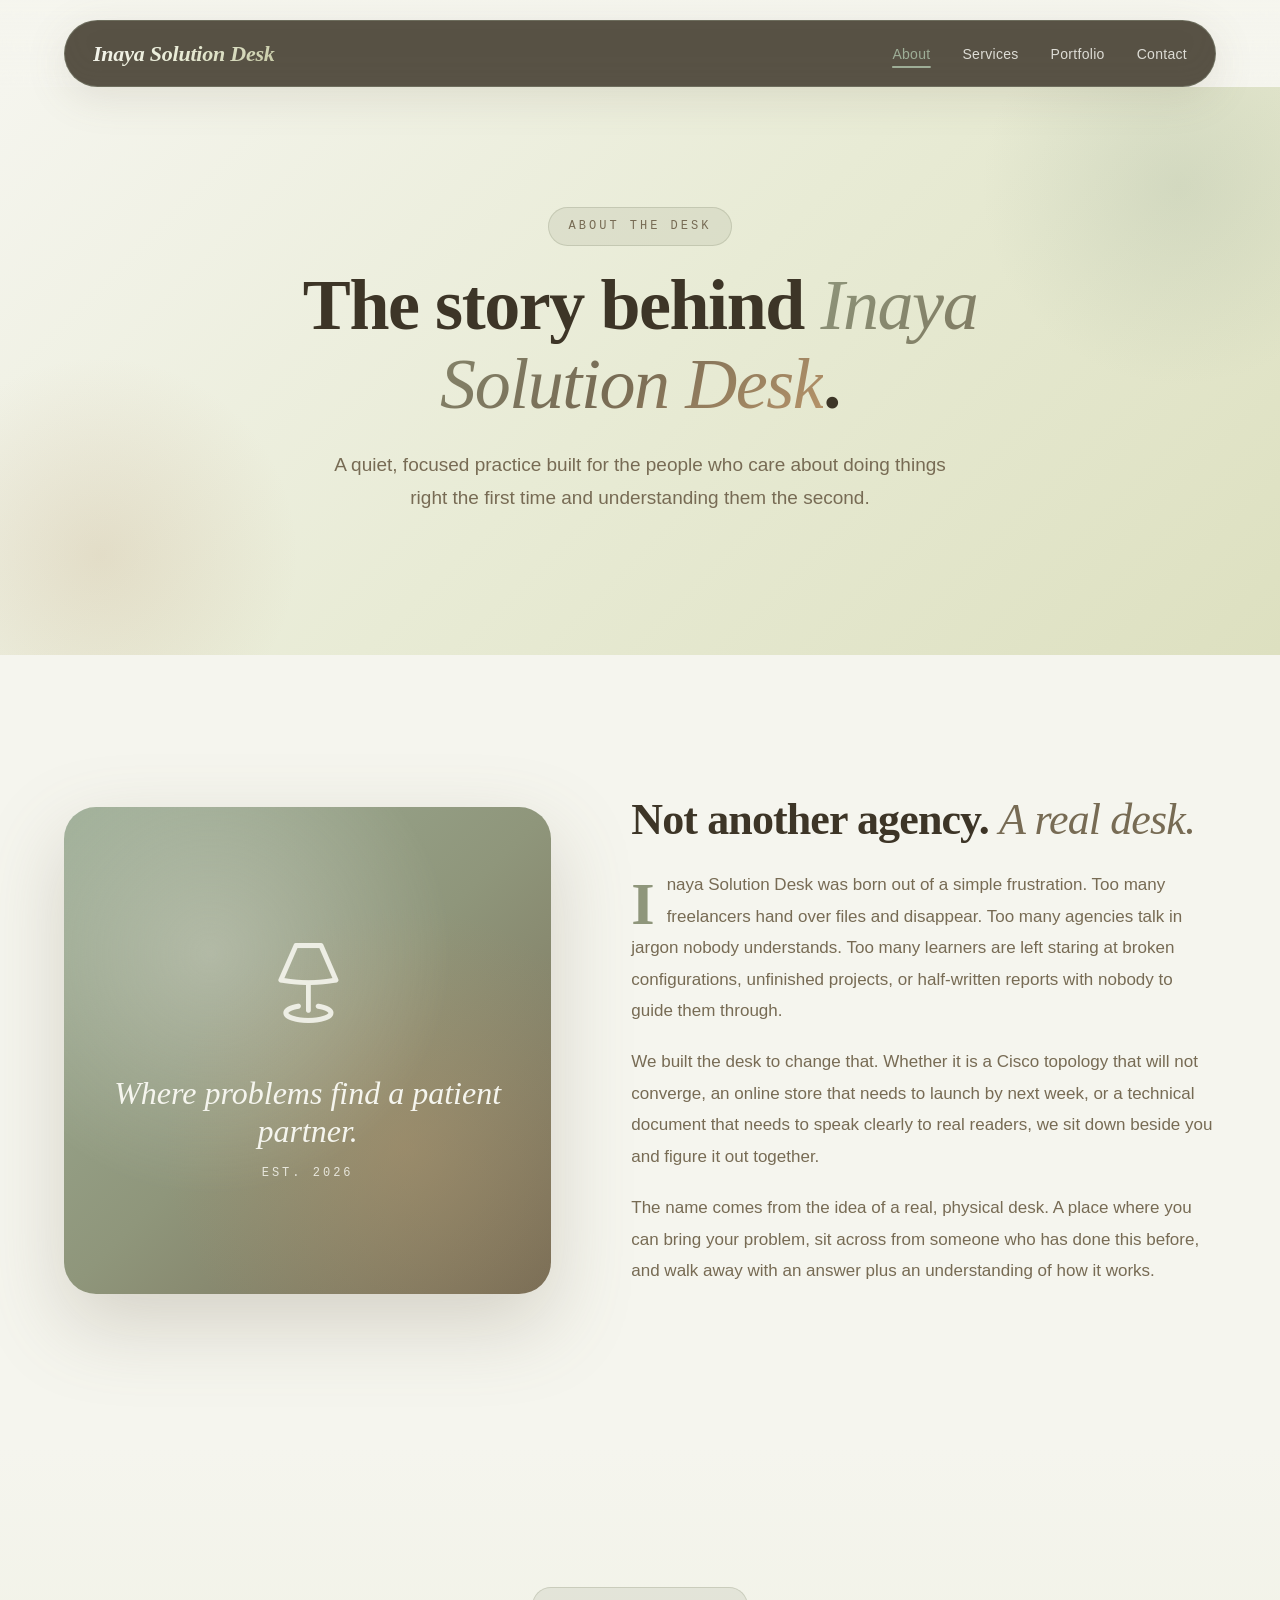
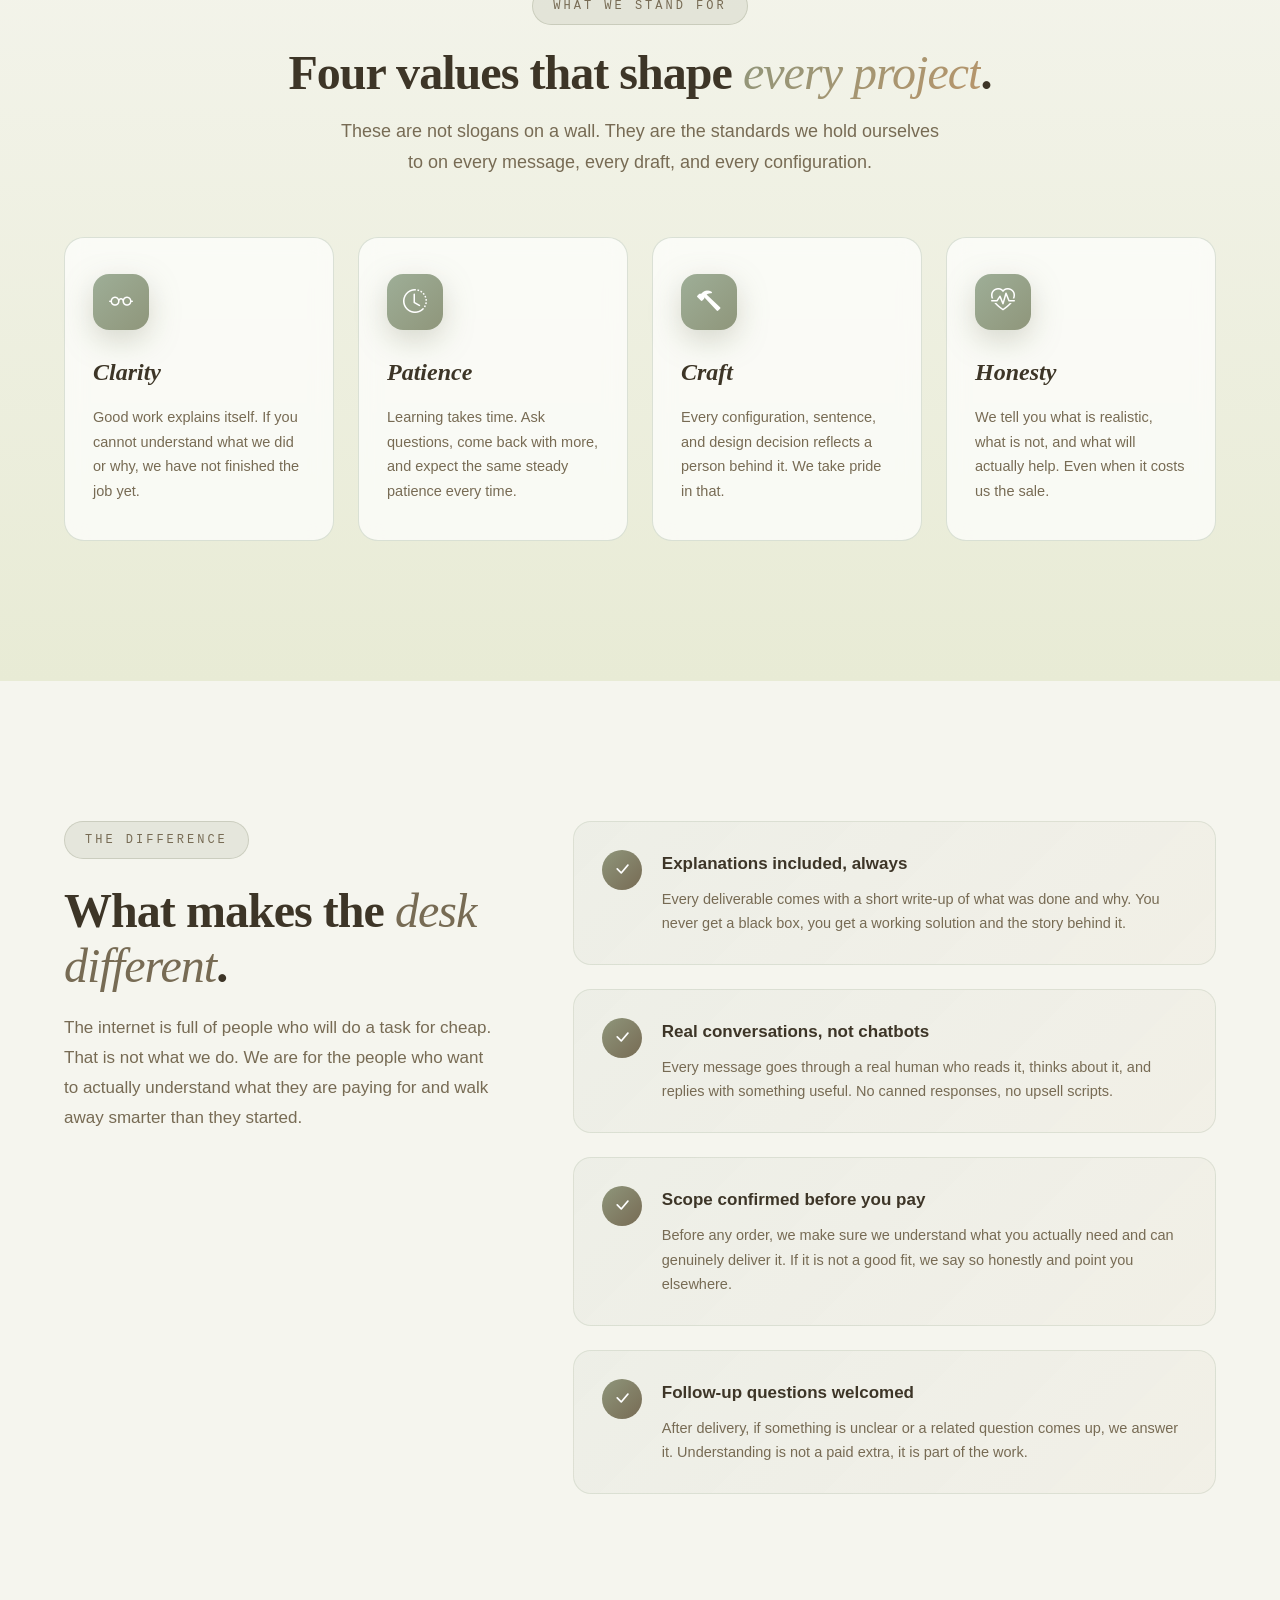
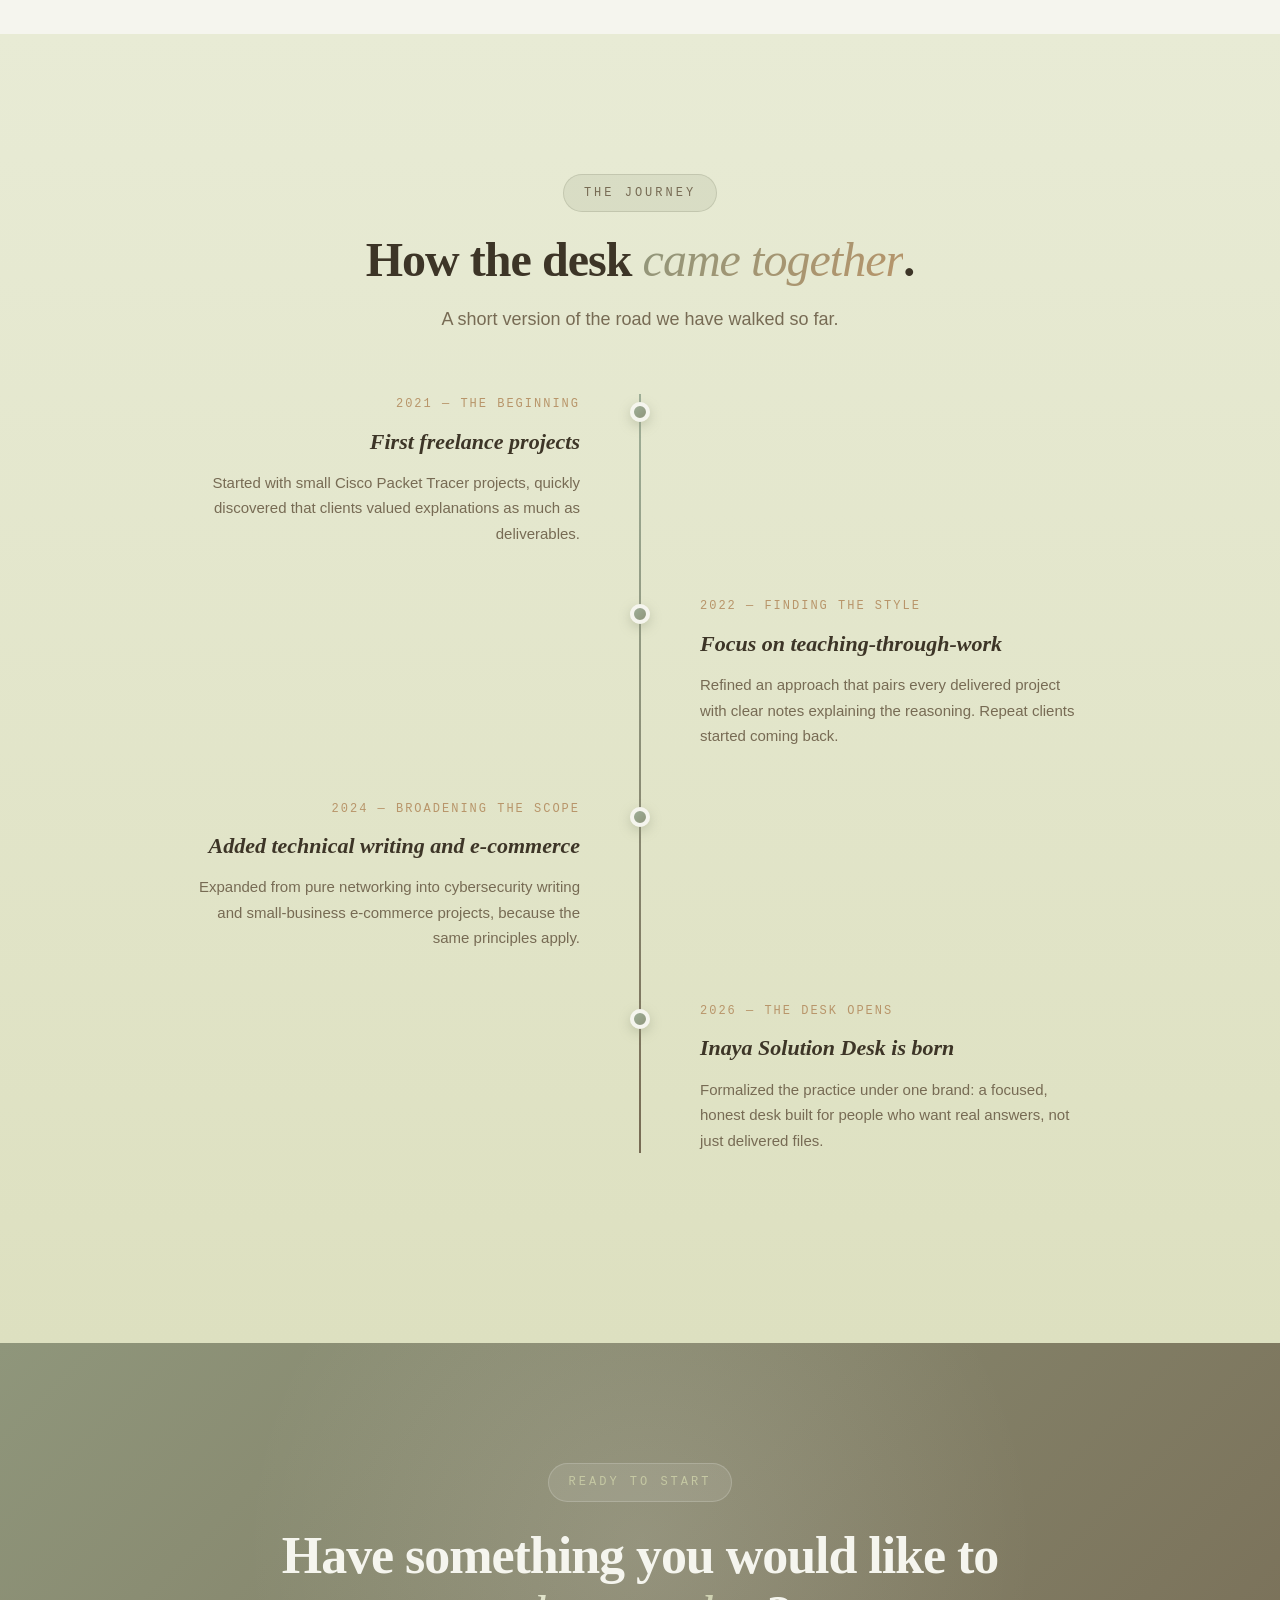
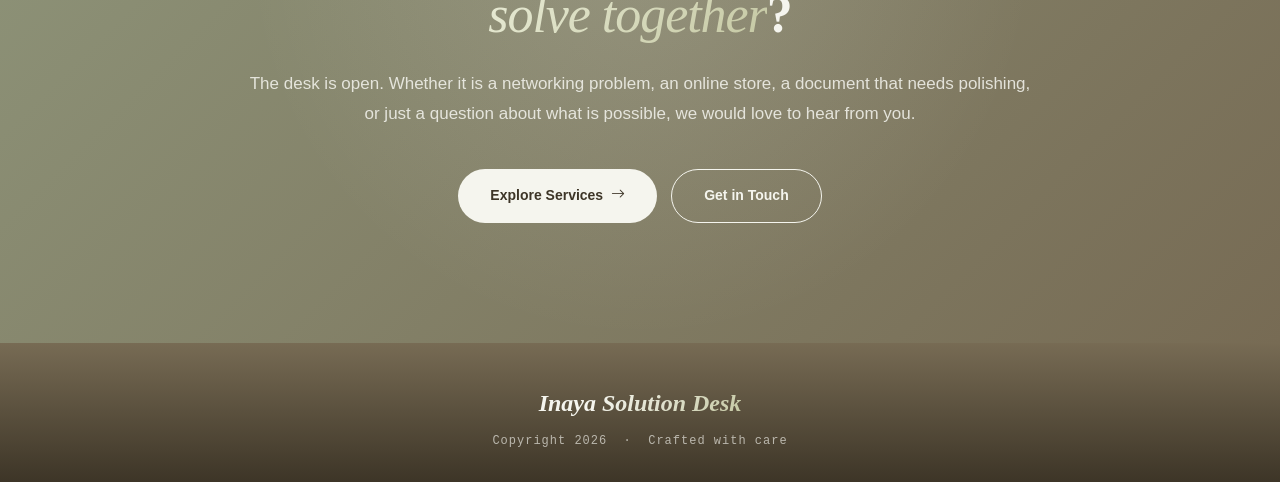
==== about.html @ c5e96231 "Create about.html" ====
<!DOCTYPE html>
<html lang="en">
<head>
<meta charset="UTF-8">
<meta name="viewport" content="width=device-width, initial-scale=1.0">
<title>About | Inaya Solution Desk</title>
<meta name="description" content="The story, values, and philosophy behind Inaya Solution Desk. Meet the desk that puts clarity, patience, and craft into every project.">
<meta http-equiv="Content-Security-Policy" content="default-src 'self'; script-src 'self' 'unsafe-inline' https://cdn.jsdelivr.net; style-src 'self' 'unsafe-inline' https://cdn.jsdelivr.net https://fonts.googleapis.com; font-src 'self' https://fonts.gstatic.com https://cdn.jsdelivr.net; img-src 'self' data: https:; connect-src 'self';">

<link rel="preconnect" href="https://fonts.googleapis.com">
<link rel="preconnect" href="https://fonts.gstatic.com" crossorigin>
<link href="https://fonts.googleapis.com/css2?family=Playfair+Display:ital,wght@0,500;0,600;0,700;0,800;1,500;1,600&family=Space+Grotesk:wght@400;500;600;700&family=Inter:wght@300;400;500;600&family=JetBrains+Mono:wght@400;500&display=swap" rel="stylesheet">
<link href="https://cdn.jsdelivr.net/npm/bootstrap-icons@1.11.1/font/bootstrap-icons.css" rel="stylesheet">

<style>
:root {
  --cream: #F5F5EE;
  --sage-pale: #E8EBD5;
  --sage-soft: #C5C8A3;
  --sage-fresh: #9EAE97;
  --olive-warm: #8F967B;
  --earth-taupe: #776B54;
  --espresso: #3D3527;
  --gold-muted: #B8956A;
  --white: #FFFFFF;
}
* { margin: 0; padding: 0; box-sizing: border-box; }
html { scroll-behavior: smooth; }
body {
  font-family: 'Inter', -apple-system, BlinkMacSystemFont, sans-serif;
  background: var(--cream);
  color: var(--espresso);
  -webkit-font-smoothing: antialiased;
  -moz-osx-font-smoothing: grayscale;
  overflow-x: hidden;
  line-height: 1.7;
}
a { text-decoration: none; color: inherit; }

/* ================= NAVBAR (SAME ACROSS ALL PAGES) ================= */
.page-nav-wrap {
  position: sticky;
  top: 0;
  z-index: 100;
  padding: 20px 16px 0;
  background: linear-gradient(180deg, rgba(245, 245, 238, 0.95) 0%, rgba(245, 245, 238, 0.7) 100%);
  backdrop-filter: blur(20px);
}
@media (min-width: 640px) { .page-nav-wrap { padding: 20px 24px 0; } }
@media (min-width: 768px) { .page-nav-wrap { padding: 20px 40px 0; } }
@media (min-width: 1024px) { .page-nav-wrap { padding: 20px 64px 0; } }

.navbar {
  border-radius: 100px;
  padding: 12px 20px;
  display: flex;
  align-items: center;
  justify-content: space-between;
  gap: 16px;
  max-width: 1400px;
  margin: 0 auto;
  background: rgba(61, 53, 39, 0.85);
  backdrop-filter: blur(16px);
  border: 1px solid rgba(158, 174, 151, 0.3);
  box-shadow: 0 10px 40px rgba(119, 107, 84, 0.15);
}
@media (min-width: 768px) { .navbar { padding: 14px 28px; } }

.navbar .brand {
  font-family: 'Playfair Display', serif;
  font-size: 16px;
  font-weight: 700;
  font-style: italic;
  letter-spacing: -0.01em;
  white-space: nowrap;
  background: linear-gradient(135deg, #F5F5EE 0%, #E8EBD5 50%, #C5C8A3 100%);
  -webkit-background-clip: text;
  -webkit-text-fill-color: transparent;
  background-clip: text;
}
@media (min-width: 480px) { .navbar .brand { font-size: 18px; } }
@media (min-width: 768px) { .navbar .brand { font-size: 22px; } }

.nav-links { display: none; gap: 32px; list-style: none; }
@media (min-width: 900px) { .nav-links { display: flex; } }
.nav-links a {
  font-family: 'Space Grotesk', sans-serif;
  font-size: 14px;
  font-weight: 500;
  color: rgba(245, 245, 238, 0.85);
  transition: color 0.3s;
  position: relative;
  letter-spacing: 0.3px;
}
.nav-links a::after {
  content: '';
  position: absolute;
  left: 50%;
  bottom: -6px;
  width: 0;
  height: 2px;
  background: var(--sage-fresh);
  transition: all 0.3s;
  transform: translateX(-50%);
  border-radius: 2px;
}
.nav-links a:hover, .nav-links a.active { color: var(--sage-fresh); }
.nav-links a:hover::after, .nav-links a.active::after { width: 100%; }

.nav-toggle {
  background: rgba(245, 245, 238, 0.1);
  border: 1px solid rgba(245, 245, 238, 0.2);
  color: var(--cream);
  width: 40px;
  height: 40px;
  border-radius: 50%;
  font-size: 20px;
  cursor: pointer;
  display: flex;
  align-items: center;
  justify-content: center;
  transition: all 0.3s;
}
.nav-toggle:hover { background: rgba(158, 174, 151, 0.3); border-color: var(--sage-fresh); }
@media (min-width: 900px) { .nav-toggle { display: none; } }

.mobile-menu {
  position: fixed;
  top: 0;
  right: -100%;
  width: 85%;
  max-width: 320px;
  height: 100vh;
  background: linear-gradient(180deg, rgba(61, 53, 39, 0.98) 0%, rgba(119, 107, 84, 0.98) 100%);
  backdrop-filter: blur(30px);
  border-left: 1px solid rgba(245, 245, 238, 0.1);
  z-index: 1000;
  padding: 100px 32px 40px;
  transition: right 0.4s cubic-bezier(0.4, 0, 0.2, 1);
  box-shadow: -20px 0 60px rgba(0,0,0,0.5);
}
.mobile-menu.open { right: 0; }
.mobile-menu ul { list-style: none; display: flex; flex-direction: column; gap: 8px; }
.mobile-menu ul li a {
  display: block;
  font-family: 'Space Grotesk', sans-serif;
  font-size: 20px;
  font-weight: 500;
  color: rgba(245, 245, 238, 0.9);
  padding: 16px 0;
  border-bottom: 1px solid rgba(245, 245, 238, 0.1);
  transition: all 0.3s;
}
.mobile-menu ul li a:hover, .mobile-menu ul li a.active { color: var(--sage-fresh); padding-left: 12px; }
.mobile-menu-close {
  position: absolute;
  top: 24px;
  right: 24px;
  background: rgba(245, 245, 238, 0.1);
  border: 1px solid rgba(245, 245, 238, 0.15);
  color: var(--cream);
  width: 40px;
  height: 40px;
  border-radius: 50%;
  font-size: 20px;
  cursor: pointer;
  display: flex;
  align-items: center;
  justify-content: center;
}
.mobile-menu-backdrop {
  position: fixed;
  inset: 0;
  background: rgba(61, 53, 39, 0.6);
  backdrop-filter: blur(4px);
  opacity: 0;
  visibility: hidden;
  transition: all 0.3s;
  z-index: 999;
}
.mobile-menu-backdrop.open { opacity: 1; visibility: visible; }

/* ================= PAGE HERO ================= */
.page-hero {
  padding: 80px 20px 100px;
  background: linear-gradient(135deg, var(--cream) 0%, var(--sage-pale) 50%, #DDE0C0 100%);
  position: relative;
  overflow: hidden;
  text-align: center;
}
@media (min-width: 768px) { .page-hero { padding: 120px 40px 140px; } }
.page-hero::before {
  content: '';
  position: absolute;
  top: -100px; right: -100px;
  width: 400px; height: 400px;
  background: radial-gradient(circle, rgba(158, 174, 151, 0.25) 0%, transparent 70%);
  border-radius: 50%;
  pointer-events: none;
}
.page-hero::after {
  content: '';
  position: absolute;
  bottom: -100px; left: -100px;
  width: 400px; height: 400px;
  background: radial-gradient(circle, rgba(184, 149, 106, 0.2) 0%, transparent 70%);
  border-radius: 50%;
  pointer-events: none;
}

.section-eyebrow {
  display: inline-block;
  font-family: 'JetBrains Mono', monospace;
  font-size: 11px;
  font-weight: 500;
  color: var(--earth-taupe);
  letter-spacing: 2.5px;
  text-transform: uppercase;
  margin-bottom: 20px;
  padding: 8px 18px;
  background: rgba(143, 150, 123, 0.15);
  border: 1px solid rgba(143, 150, 123, 0.3);
  border-radius: 100px;
  position: relative;
  z-index: 2;
}
@media (min-width: 640px) { .section-eyebrow { font-size: 12px; letter-spacing: 3px; padding: 8px 20px; } }

.page-hero h1 {
  font-family: 'Playfair Display', serif;
  font-size: 40px;
  font-weight: 600;
  line-height: 1.1;
  color: var(--espresso);
  margin-bottom: 24px;
  letter-spacing: -0.02em;
  max-width: 900px;
  margin-left: auto;
  margin-right: auto;
  position: relative;
  z-index: 2;
}
@media (min-width: 640px) { .page-hero h1 { font-size: 54px; } }
@media (min-width: 1024px) { .page-hero h1 { font-size: 72px; } }
.page-hero h1 em {
  font-style: italic;
  font-weight: 500;
  background: linear-gradient(135deg, var(--olive-warm) 0%, var(--earth-taupe) 60%, var(--gold-muted) 100%);
  -webkit-background-clip: text;
  -webkit-text-fill-color: transparent;
  background-clip: text;
}

.page-hero .subtitle {
  font-family: 'Inter', sans-serif;
  font-size: 17px;
  font-weight: 300;
  color: var(--earth-taupe);
  max-width: 640px;
  margin: 0 auto;
  line-height: 1.75;
  position: relative;
  z-index: 2;
}
@media (min-width: 640px) { .page-hero .subtitle { font-size: 19px; } }

.container-max { max-width: 1200px; margin: 0 auto; }

/* ================= STORY SECTION ================= */
.story-section {
  padding: 100px 20px;
  background: var(--cream);
}
@media (min-width: 640px) { .story-section { padding: 120px 32px; } }
@media (min-width: 1024px) { .story-section { padding: 140px 64px; } }

.story-grid {
  display: grid;
  grid-template-columns: 1fr;
  gap: 60px;
  align-items: center;
}
@media (min-width: 900px) { .story-grid { grid-template-columns: 1fr 1.2fr; gap: 80px; } }

.story-visual {
  aspect-ratio: 1;
  background: linear-gradient(135deg, var(--sage-fresh) 0%, var(--olive-warm) 50%, var(--earth-taupe) 100%);
  border-radius: 32px;
  position: relative;
  overflow: hidden;
  box-shadow: 0 30px 80px rgba(119, 107, 84, 0.25);
  display: flex;
  align-items: center;
  justify-content: center;
}
.story-visual::before {
  content: '';
  position: absolute;
  inset: 0;
  background:
    radial-gradient(circle at 30% 30%, rgba(245, 245, 238, 0.3) 0%, transparent 50%),
    radial-gradient(circle at 70% 70%, rgba(184, 149, 106, 0.4) 0%, transparent 50%);
}
.story-visual-content {
  position: relative;
  z-index: 2;
  text-align: center;
  color: var(--cream);
  padding: 40px;
}
.story-visual-content .icon {
  font-size: 80px;
  margin-bottom: 20px;
  opacity: 0.9;
}
.story-visual-content .label {
  font-family: 'Playfair Display', serif;
  font-style: italic;
  font-size: 32px;
  font-weight: 500;
  line-height: 1.2;
  margin-bottom: 12px;
}
.story-visual-content .sublabel {
  font-family: 'JetBrains Mono', monospace;
  font-size: 12px;
  letter-spacing: 3px;
  text-transform: uppercase;
  opacity: 0.85;
}

.story-content h2 {
  font-family: 'Playfair Display', serif;
  font-size: 36px;
  font-weight: 600;
  color: var(--espresso);
  margin-bottom: 24px;
  line-height: 1.15;
  letter-spacing: -0.02em;
}
@media (min-width: 640px) { .story-content h2 { font-size: 44px; } }
.story-content h2 em {
  font-style: italic;
  font-weight: 500;
  color: var(--earth-taupe);
}
.story-content p {
  font-size: 16px;
  color: var(--earth-taupe);
  margin-bottom: 20px;
  line-height: 1.85;
  font-weight: 400;
}
@media (min-width: 640px) { .story-content p { font-size: 17px; } }
.story-content .drop-cap::first-letter {
  font-family: 'Playfair Display', serif;
  font-size: 60px;
  font-weight: 700;
  float: left;
  line-height: 0.9;
  margin: 8px 12px 0 0;
  color: var(--olive-warm);
}

/* ================= VALUES SECTION ================= */
.values-section {
  padding: 100px 20px;
  background: linear-gradient(180deg, var(--cream) 0%, var(--sage-pale) 100%);
  position: relative;
  overflow: hidden;
}
@media (min-width: 640px) { .values-section { padding: 120px 32px; } }
@media (min-width: 1024px) { .values-section { padding: 140px 64px; } }

.section-header { text-align: center; margin-bottom: 60px; }
.section-header .title {
  font-family: 'Playfair Display', serif;
  font-size: 36px;
  font-weight: 600;
  color: var(--espresso);
  margin-bottom: 16px;
  line-height: 1.15;
  letter-spacing: -0.02em;
}
@media (min-width: 640px) { .section-header .title { font-size: 48px; } }
.section-header .title em {
  font-style: italic;
  font-weight: 500;
  background: linear-gradient(135deg, var(--olive-warm) 0%, var(--gold-muted) 100%);
  -webkit-background-clip: text;
  -webkit-text-fill-color: transparent;
  background-clip: text;
}
.section-header .subtitle {
  font-size: 16px;
  color: var(--earth-taupe);
  max-width: 600px;
  margin: 0 auto;
  font-weight: 300;
}
@media (min-width: 640px) { .section-header .subtitle { font-size: 18px; } }

.values-grid {
  display: grid;
  grid-template-columns: 1fr;
  gap: 20px;
}
@media (min-width: 640px) { .values-grid { grid-template-columns: 1fr 1fr; gap: 24px; } }
@media (min-width: 1024px) { .values-grid { grid-template-columns: repeat(4, 1fr); } }

.value-card {
  background: rgba(255, 255, 255, 0.7);
  backdrop-filter: blur(10px);
  border: 1px solid rgba(158, 174, 151, 0.35);
  border-radius: 20px;
  padding: 36px 28px;
  transition: all 0.4s;
}
.value-card:hover {
  transform: translateY(-8px);
  box-shadow: 0 25px 50px rgba(119, 107, 84, 0.18);
  border-color: var(--sage-fresh);
  background: rgba(255, 255, 255, 0.95);
}
.value-icon {
  width: 56px; height: 56px;
  background: linear-gradient(135deg, var(--sage-fresh) 0%, var(--olive-warm) 100%);
  border-radius: 16px;
  display: flex;
  align-items: center;
  justify-content: center;
  color: var(--white);
  font-size: 24px;
  margin-bottom: 22px;
  box-shadow: 0 10px 30px rgba(143, 150, 123, 0.35);
}
.value-card h3 {
  font-family: 'Playfair Display', serif;
  font-size: 24px;
  font-weight: 600;
  color: var(--espresso);
  margin-bottom: 12px;
  font-style: italic;
}
.value-card p {
  font-family: 'Inter', sans-serif;
  font-size: 14.5px;
  color: var(--earth-taupe);
  line-height: 1.7;
  font-weight: 400;
}

/* ================= DIFFERENT SECTION ================= */
.different-section {
  padding: 100px 20px;
  background: var(--cream);
}
@media (min-width: 640px) { .different-section { padding: 120px 32px; } }
@media (min-width: 1024px) { .different-section { padding: 140px 64px; } }

.different-grid {
  display: grid;
  grid-template-columns: 1fr;
  gap: 40px;
  align-items: start;
}
@media (min-width: 900px) { .different-grid { grid-template-columns: 1fr 1.5fr; gap: 80px; } }

.different-header h2 {
  font-family: 'Playfair Display', serif;
  font-size: 36px;
  font-weight: 600;
  color: var(--espresso);
  margin-bottom: 20px;
  line-height: 1.15;
  letter-spacing: -0.02em;
}
@media (min-width: 640px) { .different-header h2 { font-size: 48px; } }
.different-header h2 em {
  font-style: italic;
  font-weight: 500;
  color: var(--earth-taupe);
}
.different-header p {
  font-size: 16px;
  color: var(--earth-taupe);
  line-height: 1.75;
  font-weight: 300;
}
@media (min-width: 640px) { .different-header p { font-size: 17px; } }

.different-list { display: flex; flex-direction: column; gap: 24px; }
.different-item {
  display: flex;
  gap: 20px;
  padding: 28px;
  background: linear-gradient(135deg, rgba(158, 174, 151, 0.08) 0%, rgba(184, 149, 106, 0.05) 100%);
  border: 1px solid rgba(158, 174, 151, 0.25);
  border-radius: 18px;
  transition: all 0.3s;
}
.different-item:hover {
  transform: translateX(6px);
  border-color: var(--sage-fresh);
  background: linear-gradient(135deg, rgba(158, 174, 151, 0.12) 0%, rgba(184, 149, 106, 0.08) 100%);
}
.different-item .check {
  width: 40px; height: 40px;
  background: linear-gradient(135deg, var(--olive-warm), var(--earth-taupe));
  border-radius: 50%;
  display: flex;
  align-items: center;
  justify-content: center;
  color: var(--white);
  font-size: 18px;
  flex-shrink: 0;
}
.different-item .text h4 {
  font-family: 'Space Grotesk', sans-serif;
  font-size: 17px;
  font-weight: 600;
  color: var(--espresso);
  margin-bottom: 8px;
}
.different-item .text p {
  font-size: 14.5px;
  color: var(--earth-taupe);
  line-height: 1.7;
}

/* ================= TIMELINE ================= */
.timeline-section {
  padding: 100px 20px;
  background: linear-gradient(180deg, var(--sage-pale) 0%, #DDE0C0 100%);
  position: relative;
  overflow: hidden;
}
@media (min-width: 640px) { .timeline-section { padding: 120px 32px; } }
@media (min-width: 1024px) { .timeline-section { padding: 140px 64px; } }

.timeline {
  max-width: 900px;
  margin: 60px auto 0;
  position: relative;
}
.timeline::before {
  content: '';
  position: absolute;
  left: 20px;
  top: 0;
  bottom: 0;
  width: 2px;
  background: linear-gradient(180deg, var(--sage-fresh), var(--earth-taupe));
}
@media (min-width: 768px) { .timeline::before { left: 50%; transform: translateX(-1px); } }

.timeline-item {
  position: relative;
  padding-left: 60px;
  margin-bottom: 50px;
}
@media (min-width: 768px) {
  .timeline-item { padding-left: 0; width: 50%; padding-right: 60px; }
  .timeline-item:nth-child(even) { margin-left: 50%; padding-right: 0; padding-left: 60px; }
}

.timeline-dot {
  position: absolute;
  left: 12px;
  top: 8px;
  width: 20px; height: 20px;
  background: linear-gradient(135deg, var(--sage-fresh), var(--olive-warm));
  border: 4px solid var(--cream);
  border-radius: 50%;
  box-shadow: 0 4px 12px rgba(143, 150, 123, 0.4);
  z-index: 2;
}
@media (min-width: 768px) {
  .timeline-item .timeline-dot { left: auto; right: -10px; }
  .timeline-item:nth-child(even) .timeline-dot { left: -10px; right: auto; }
}

.timeline-year {
  font-family: 'JetBrains Mono', monospace;
  font-size: 12px;
  color: var(--gold-muted);
  letter-spacing: 2px;
  font-weight: 500;
  margin-bottom: 8px;
  text-transform: uppercase;
}
.timeline-item h4 {
  font-family: 'Playfair Display', serif;
  font-size: 22px;
  font-weight: 600;
  color: var(--espresso);
  margin-bottom: 10px;
  font-style: italic;
}
.timeline-item p {
  font-size: 15px;
  color: var(--earth-taupe);
  line-height: 1.7;
}
@media (min-width: 768px) {
  .timeline-item:nth-child(odd) { text-align: right; }
}

/* ================= CTA SECTION ================= */
.cta-section {
  padding: 100px 20px;
  background: linear-gradient(135deg, var(--olive-warm) 0%, var(--earth-taupe) 100%);
  text-align: center;
  position: relative;
  overflow: hidden;
}
@media (min-width: 640px) { .cta-section { padding: 120px 32px; } }
.cta-section::before {
  content: '';
  position: absolute;
  top: -200px; left: 50%;
  transform: translateX(-50%);
  width: 800px; height: 800px;
  background: radial-gradient(circle, rgba(245, 245, 238, 0.15) 0%, transparent 70%);
  border-radius: 50%;
  pointer-events: none;
}
.cta-inner { position: relative; z-index: 2; max-width: 800px; margin: 0 auto; }
.cta-section .eyebrow {
  font-family: 'JetBrains Mono', monospace;
  font-size: 12px;
  color: var(--sage-soft);
  letter-spacing: 3px;
  text-transform: uppercase;
  margin-bottom: 24px;
  display: inline-block;
  padding: 8px 20px;
  background: rgba(245, 245, 238, 0.1);
  border: 1px solid rgba(245, 245, 238, 0.2);
  border-radius: 100px;
}
.cta-section h2 {
  font-family: 'Playfair Display', serif;
  font-size: 36px;
  font-weight: 600;
  color: var(--cream);
  margin-bottom: 24px;
  line-height: 1.15;
  letter-spacing: -0.02em;
}
@media (min-width: 640px) { .cta-section h2 { font-size: 52px; } }
.cta-section h2 em {
  font-style: italic;
  font-weight: 500;
  background: linear-gradient(135deg, var(--sage-pale) 0%, var(--sage-soft) 100%);
  -webkit-background-clip: text;
  -webkit-text-fill-color: transparent;
  background-clip: text;
}
.cta-section p {
  font-size: 17px;
  color: rgba(245, 245, 238, 0.85);
  margin-bottom: 40px;
  font-weight: 300;
  line-height: 1.75;
}
.cta-buttons {
  display: flex;
  gap: 14px;
  justify-content: center;
  flex-wrap: wrap;
}
.btn-primary {
  font-family: 'Space Grotesk', sans-serif;
  background: var(--cream);
  color: var(--espresso);
  padding: 14px 32px;
  border-radius: 100px;
  font-weight: 600;
  font-size: 14px;
  transition: all 0.3s;
  display: inline-flex;
  align-items: center;
  gap: 8px;
  border: none;
}
.btn-primary:hover {
  transform: translateY(-3px);
  box-shadow: 0 15px 40px rgba(245, 245, 238, 0.35);
  background: var(--white);
}
.btn-ghost {
  font-family: 'Space Grotesk', sans-serif;
  background: transparent;
  color: var(--cream);
  padding: 14px 32px;
  border-radius: 100px;
  font-weight: 600;
  font-size: 14px;
  border: 1.5px solid var(--cream);
  transition: all 0.3s;
  display: inline-flex;
  align-items: center;
  gap: 8px;
}
.btn-ghost:hover {
  background: var(--cream);
  color: var(--espresso);
  transform: translateY(-3px);
}

/* ================= FOOTER ================= */
footer {
  background: linear-gradient(180deg, var(--earth-taupe) 0%, var(--espresso) 100%);
  padding: 40px 20px 30px;
  text-align: center;
}
footer .footer-brand {
  font-family: 'Playfair Display', serif;
  font-size: 22px;
  font-weight: 700;
  font-style: italic;
  color: var(--cream);
  margin-bottom: 8px;
}
@media (min-width: 640px) { footer .footer-brand { font-size: 24px; } }
footer .footer-brand .accent {
  background: linear-gradient(135deg, var(--cream) 0%, var(--sage-soft) 100%);
  -webkit-background-clip: text;
  -webkit-text-fill-color: transparent;
  background-clip: text;
}
footer p {
  font-family: 'JetBrains Mono', monospace;
  font-size: 11px;
  color: rgba(245, 245, 238, 0.65);
  letter-spacing: 1px;
  margin-top: 4px;
}
@media (min-width: 640px) { footer p { font-size: 12px; } }

/* Reveal on scroll */
.reveal {
  opacity: 0;
  transform: translateY(40px);
  transition: opacity 1s ease, transform 1s ease;
}
.reveal.visible { opacity: 1; transform: translateY(0); }
</style>
</head>
<body>

<!-- NAVBAR -->
<div class="page-nav-wrap">
  <nav class="navbar">
    <a href="index.html" class="brand">Inaya Solution Desk</a>
    <ul class="nav-links">
      <li><a href="about.html" class="active">About</a></li>
      <li><a href="services.html">Services</a></li>
      <li><a href="portfolio.html">Portfolio</a></li>
      <li><a href="contact.html">Contact</a></li>
    </ul>
    <button class="nav-toggle" id="navToggle" aria-label="Open menu">
      <i class="bi bi-list"></i>
    </button>
  </nav>
</div>

<!-- Mobile Menu -->
<div class="mobile-menu-backdrop" id="menuBackdrop"></div>
<aside class="mobile-menu" id="mobileMenu">
  <button class="mobile-menu-close" id="menuClose" aria-label="Close menu">
    <i class="bi bi-x-lg"></i>
  </button>
  <ul>
    <li><a href="index.html">Home</a></li>
    <li><a href="about.html" class="active">About</a></li>
    <li><a href="services.html">Services</a></li>
    <li><a href="portfolio.html">Portfolio</a></li>
    <li><a href="contact.html">Contact</a></li>
  </ul>
</aside>

<!-- PAGE HERO -->
<section class="page-hero">
  <span class="section-eyebrow">About the Desk</span>
  <h1>The story behind <em>Inaya Solution Desk</em>.</h1>
  <p class="subtitle">A quiet, focused practice built for the people who care about doing things right the first time and understanding them the second.</p>
</section>

<!-- STORY -->
<section class="story-section">
  <div class="container-max">
    <div class="story-grid">
      <div class="story-visual reveal">
        <div class="story-visual-content">
          <div class="icon"><i class="bi bi-lamp"></i></div>
          <div class="label">Where problems find a patient partner.</div>
          <div class="sublabel">Est. 2026</div>
        </div>
      </div>
      <div class="story-content reveal">
        <h2>Not another agency. <em>A real desk.</em></h2>
        <p class="drop-cap">Inaya Solution Desk was born out of a simple frustration. Too many freelancers hand over files and disappear. Too many agencies talk in jargon nobody understands. Too many learners are left staring at broken configurations, unfinished projects, or half-written reports with nobody to guide them through.</p>
        <p>We built the desk to change that. Whether it is a Cisco topology that will not converge, an online store that needs to launch by next week, or a technical document that needs to speak clearly to real readers, we sit down beside you and figure it out together.</p>
        <p>The name comes from the idea of a real, physical desk. A place where you can bring your problem, sit across from someone who has done this before, and walk away with an answer plus an understanding of how it works.</p>
      </div>
    </div>
  </div>
</section>

<!-- VALUES -->
<section class="values-section">
  <div class="container-max">
    <div class="section-header reveal">
      <span class="section-eyebrow">What We Stand For</span>
      <h2 class="title">Four values that shape <em>every project</em>.</h2>
      <p class="subtitle">These are not slogans on a wall. They are the standards we hold ourselves to on every message, every draft, and every configuration.</p>
    </div>

    <div class="values-grid">
      <div class="value-card reveal">
        <div class="value-icon"><i class="bi bi-eyeglasses"></i></div>
        <h3>Clarity</h3>
        <p>Good work explains itself. If you cannot understand what we did or why, we have not finished the job yet.</p>
      </div>
      <div class="value-card reveal">
        <div class="value-icon"><i class="bi bi-clock-history"></i></div>
        <h3>Patience</h3>
        <p>Learning takes time. Ask questions, come back with more, and expect the same steady patience every time.</p>
      </div>
      <div class="value-card reveal">
        <div class="value-icon"><i class="bi bi-hammer"></i></div>
        <h3>Craft</h3>
        <p>Every configuration, sentence, and design decision reflects a person behind it. We take pride in that.</p>
      </div>
      <div class="value-card reveal">
        <div class="value-icon"><i class="bi bi-heart-pulse"></i></div>
        <h3>Honesty</h3>
        <p>We tell you what is realistic, what is not, and what will actually help. Even when it costs us the sale.</p>
      </div>
    </div>
  </div>
</section>

<!-- WHAT MAKES US DIFFERENT -->
<section class="different-section">
  <div class="container-max">
    <div class="different-grid">
      <div class="different-header reveal">
        <span class="section-eyebrow" style="margin-bottom: 24px;">The Difference</span>
        <h2>What makes the <em>desk different</em>.</h2>
        <p>The internet is full of people who will do a task for cheap. That is not what we do. We are for the people who want to actually understand what they are paying for and walk away smarter than they started.</p>
      </div>
      <div class="different-list">
        <div class="different-item reveal">
          <div class="check"><i class="bi bi-check-lg"></i></div>
          <div class="text">
            <h4>Explanations included, always</h4>
            <p>Every deliverable comes with a short write-up of what was done and why. You never get a black box, you get a working solution and the story behind it.</p>
          </div>
        </div>
        <div class="different-item reveal">
          <div class="check"><i class="bi bi-check-lg"></i></div>
          <div class="text">
            <h4>Real conversations, not chatbots</h4>
            <p>Every message goes through a real human who reads it, thinks about it, and replies with something useful. No canned responses, no upsell scripts.</p>
          </div>
        </div>
        <div class="different-item reveal">
          <div class="check"><i class="bi bi-check-lg"></i></div>
          <div class="text">
            <h4>Scope confirmed before you pay</h4>
            <p>Before any order, we make sure we understand what you actually need and can genuinely deliver it. If it is not a good fit, we say so honestly and point you elsewhere.</p>
          </div>
        </div>
        <div class="different-item reveal">
          <div class="check"><i class="bi bi-check-lg"></i></div>
          <div class="text">
            <h4>Follow-up questions welcomed</h4>
            <p>After delivery, if something is unclear or a related question comes up, we answer it. Understanding is not a paid extra, it is part of the work.</p>
          </div>
        </div>
      </div>
    </div>
  </div>
</section>

<!-- TIMELINE -->
<section class="timeline-section">
  <div class="container-max">
    <div class="section-header reveal">
      <span class="section-eyebrow">The Journey</span>
      <h2 class="title">How the desk <em>came together</em>.</h2>
      <p class="subtitle">A short version of the road we have walked so far.</p>
    </div>

    <div class="timeline">
      <div class="timeline-item reveal">
        <div class="timeline-dot"></div>
        <div class="timeline-year">2021 &mdash; The Beginning</div>
        <h4>First freelance projects</h4>
        <p>Started with small Cisco Packet Tracer projects, quickly discovered that clients valued explanations as much as deliverables.</p>
      </div>
      <div class="timeline-item reveal">
        <div class="timeline-dot"></div>
        <div class="timeline-year">2022 &mdash; Finding the Style</div>
        <h4>Focus on teaching-through-work</h4>
        <p>Refined an approach that pairs every delivered project with clear notes explaining the reasoning. Repeat clients started coming back.</p>
      </div>
      <div class="timeline-item reveal">
        <div class="timeline-dot"></div>
        <div class="timeline-year">2024 &mdash; Broadening the Scope</div>
        <h4>Added technical writing and e-commerce</h4>
        <p>Expanded from pure networking into cybersecurity writing and small-business e-commerce projects, because the same principles apply.</p>
      </div>
      <div class="timeline-item reveal">
        <div class="timeline-dot"></div>
        <div class="timeline-year">2026 &mdash; The Desk Opens</div>
        <h4>Inaya Solution Desk is born</h4>
        <p>Formalized the practice under one brand: a focused, honest desk built for people who want real answers, not just delivered files.</p>
      </div>
    </div>
  </div>
</section>

<!-- CTA -->
<section class="cta-section">
  <div class="cta-inner">
    <span class="eyebrow">Ready to Start</span>
    <h2>Have something you would like to <em>solve together</em>?</h2>
    <p>The desk is open. Whether it is a networking problem, an online store, a document that needs polishing, or just a question about what is possible, we would love to hear from you.</p>
    <div class="cta-buttons">
      <a href="services.html" class="btn-primary">Explore Services <i class="bi bi-arrow-right"></i></a>
      <a href="contact.html" class="btn-ghost">Get in Touch</a>
    </div>
  </div>
</section>

<!-- FOOTER -->
<footer>
  <div class="footer-brand">Inaya <span class="accent">Solution Desk</span></div>
  <p>Copyright 2026 &nbsp;&middot;&nbsp; Crafted with care</p>
</footer>

<script>
// Mobile menu
const navToggle = document.getElementById('navToggle');
const mobileMenu = document.getElementById('mobileMenu');
const menuBackdrop = document.getElementById('menuBackdrop');
const menuClose = document.getElementById('menuClose');
function openMenu() {
  mobileMenu.classList.add('open');
  menuBackdrop.classList.add('open');
  document.body.style.overflow = 'hidden';
}
function closeMenu() {
  mobileMenu.classList.remove('open');
  menuBackdrop.classList.remove('open');
  document.body.style.overflow = '';
}
navToggle.addEventListener('click', openMenu);
menuClose.addEventListener('click', closeMenu);
menuBackdrop.addEventListener('click', closeMenu);
document.querySelectorAll('.mobile-menu a').forEach(a => a.addEventListener('click', closeMenu));

// Reveal on scroll
const revealObserver = new IntersectionObserver((entries) => {
  entries.forEach(entry => {
    if (entry.isIntersecting) {
      entry.target.classList.add('visible');
      revealObserver.unobserve(entry.target);
    }
  });
}, { threshold: 0.12 });
document.querySelectorAll('.reveal').forEach(el => revealObserver.observe(el));
</script>

</body>
</html>
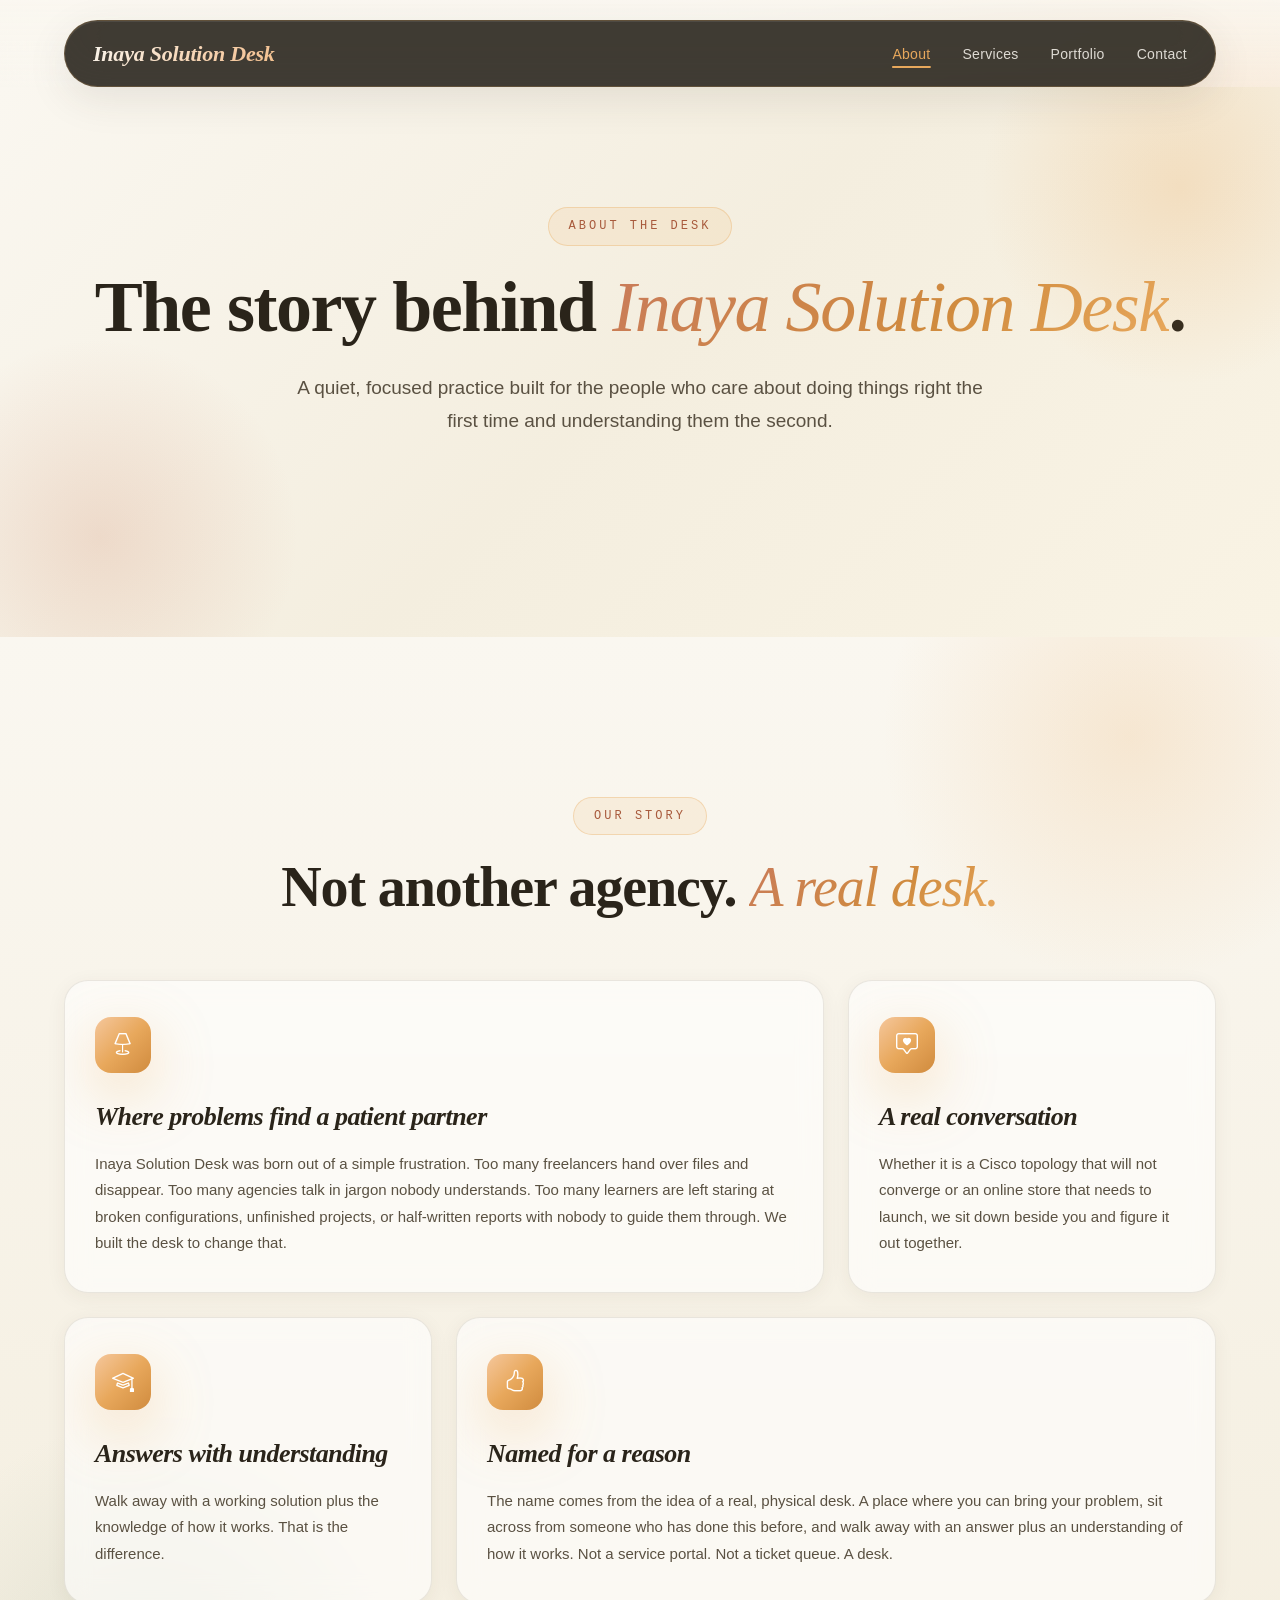
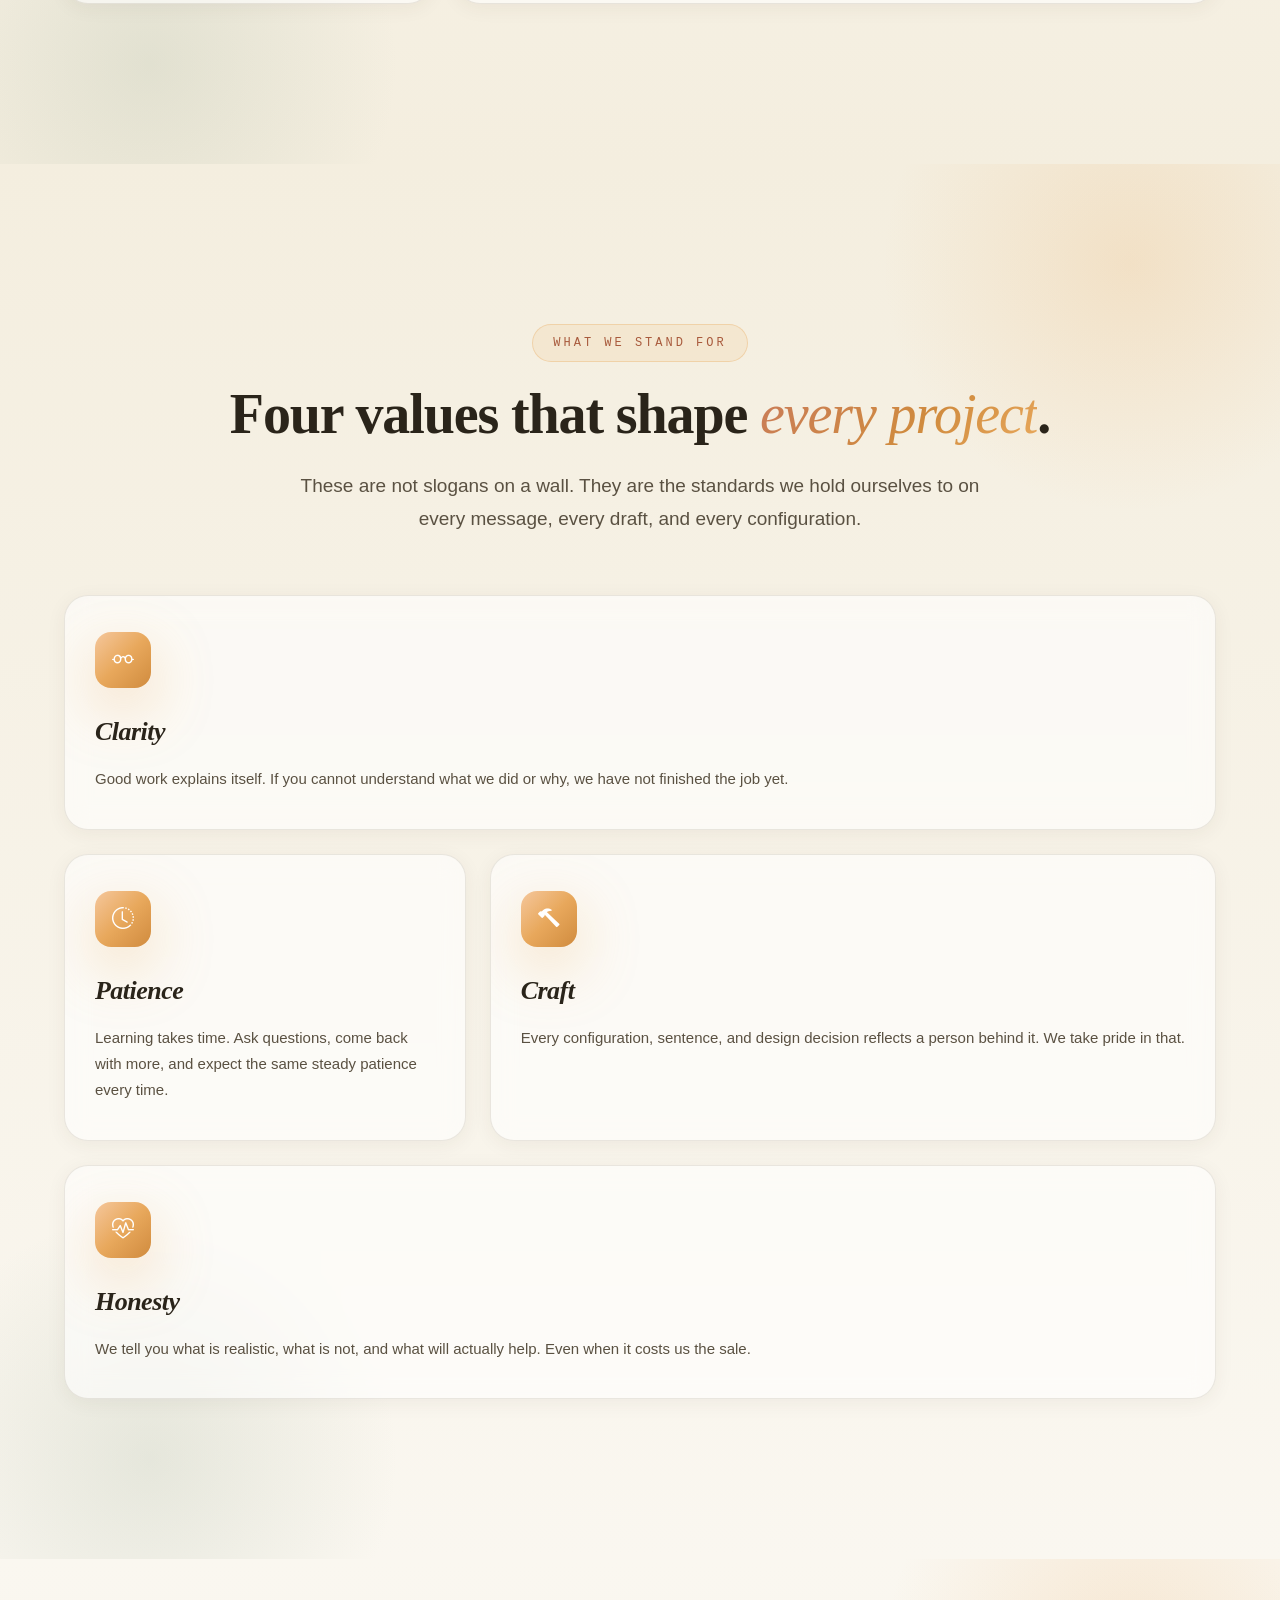
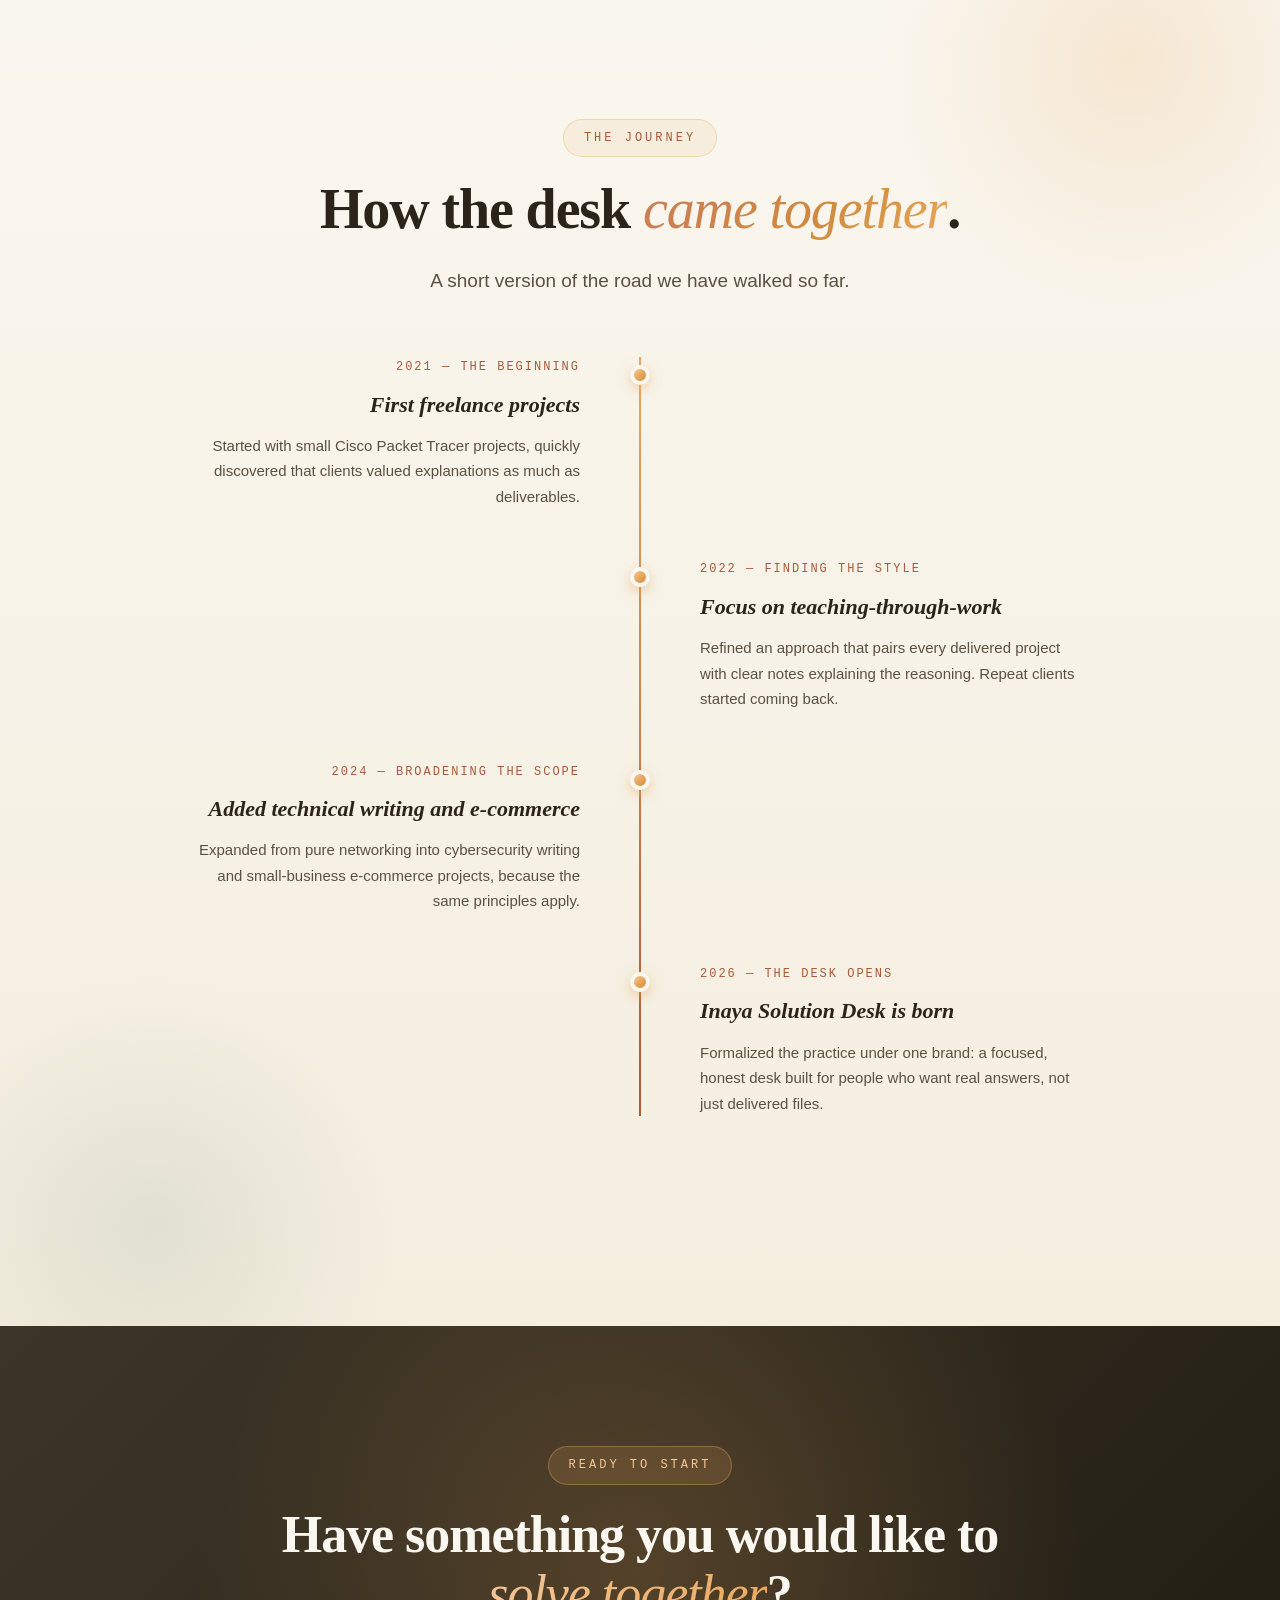
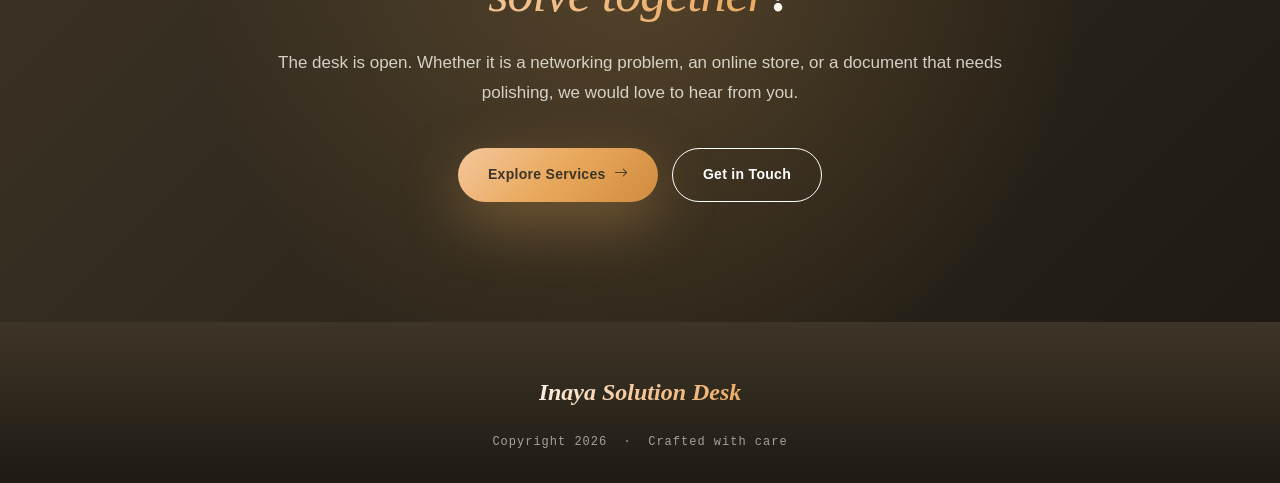
==== commit aa09029b: "Update about.html" ====
--- a/about.html
+++ b/about.html
@@ -4,753 +4,24 @@
 <meta charset="UTF-8">
 <meta name="viewport" content="width=device-width, initial-scale=1.0">
 <title>About | Inaya Solution Desk</title>
-<meta name="description" content="The story, values, and philosophy behind Inaya Solution Desk. Meet the desk that puts clarity, patience, and craft into every project.">
-<meta http-equiv="Content-Security-Policy" content="default-src 'self'; script-src 'self' 'unsafe-inline' https://cdn.jsdelivr.net; style-src 'self' 'unsafe-inline' https://cdn.jsdelivr.net https://fonts.googleapis.com; font-src 'self' https://fonts.gstatic.com https://cdn.jsdelivr.net; img-src 'self' data: https:; connect-src 'self';">
+<meta name="description" content="The story, values, and philosophy behind Inaya Solution Desk.">
+<meta http-equiv="Content-Security-Policy" content="default-src 'self'; script-src 'self' 'unsafe-inline' https://cdn.jsdelivr.net; style-src 'self' 'unsafe-inline' https://cdn.jsdelivr.net https://fonts.googleapis.com; font-src 'self' https://fonts.gstatic.com https://cdn.jsdelivr.net; img-src 'self' data: https:; form-action 'self' https://formsubmit.co; connect-src 'self';">
 
 <link rel="preconnect" href="https://fonts.googleapis.com">
 <link rel="preconnect" href="https://fonts.gstatic.com" crossorigin>
-<link href="https://fonts.googleapis.com/css2?family=Playfair+Display:ital,wght@0,500;0,600;0,700;0,800;1,500;1,600&family=Space+Grotesk:wght@400;500;600;700&family=Inter:wght@300;400;500;600&family=JetBrains+Mono:wght@400;500&display=swap" rel="stylesheet">
+<link href="https://fonts.googleapis.com/css2?family=Playfair+Display:ital,wght@0,500;0,600;0,700;1,500&family=Sora:wght@400;500;600;700&family=Inter:wght@300;400;500;600&family=JetBrains+Mono:wght@400;500&display=swap" rel="stylesheet">
 <link href="https://cdn.jsdelivr.net/npm/bootstrap-icons@1.11.1/font/bootstrap-icons.css" rel="stylesheet">
-
-<style>
-:root {
-  --cream: #F5F5EE;
-  --sage-pale: #E8EBD5;
-  --sage-soft: #C5C8A3;
-  --sage-fresh: #9EAE97;
-  --olive-warm: #8F967B;
-  --earth-taupe: #776B54;
-  --espresso: #3D3527;
-  --gold-muted: #B8956A;
-  --white: #FFFFFF;
-}
-* { margin: 0; padding: 0; box-sizing: border-box; }
-html { scroll-behavior: smooth; }
-body {
-  font-family: 'Inter', -apple-system, BlinkMacSystemFont, sans-serif;
-  background: var(--cream);
-  color: var(--espresso);
-  -webkit-font-smoothing: antialiased;
-  -moz-osx-font-smoothing: grayscale;
-  overflow-x: hidden;
-  line-height: 1.7;
-}
-a { text-decoration: none; color: inherit; }
-
-/* ================= NAVBAR (SAME ACROSS ALL PAGES) ================= */
-.page-nav-wrap {
-  position: sticky;
-  top: 0;
-  z-index: 100;
-  padding: 20px 16px 0;
-  background: linear-gradient(180deg, rgba(245, 245, 238, 0.95) 0%, rgba(245, 245, 238, 0.7) 100%);
-  backdrop-filter: blur(20px);
-}
-@media (min-width: 640px) { .page-nav-wrap { padding: 20px 24px 0; } }
-@media (min-width: 768px) { .page-nav-wrap { padding: 20px 40px 0; } }
-@media (min-width: 1024px) { .page-nav-wrap { padding: 20px 64px 0; } }
-
-.navbar {
-  border-radius: 100px;
-  padding: 12px 20px;
-  display: flex;
-  align-items: center;
-  justify-content: space-between;
-  gap: 16px;
-  max-width: 1400px;
-  margin: 0 auto;
-  background: rgba(61, 53, 39, 0.85);
-  backdrop-filter: blur(16px);
-  border: 1px solid rgba(158, 174, 151, 0.3);
-  box-shadow: 0 10px 40px rgba(119, 107, 84, 0.15);
-}
-@media (min-width: 768px) { .navbar { padding: 14px 28px; } }
-
-.navbar .brand {
-  font-family: 'Playfair Display', serif;
-  font-size: 16px;
-  font-weight: 700;
-  font-style: italic;
-  letter-spacing: -0.01em;
-  white-space: nowrap;
-  background: linear-gradient(135deg, #F5F5EE 0%, #E8EBD5 50%, #C5C8A3 100%);
-  -webkit-background-clip: text;
-  -webkit-text-fill-color: transparent;
-  background-clip: text;
-}
-@media (min-width: 480px) { .navbar .brand { font-size: 18px; } }
-@media (min-width: 768px) { .navbar .brand { font-size: 22px; } }
-
-.nav-links { display: none; gap: 32px; list-style: none; }
-@media (min-width: 900px) { .nav-links { display: flex; } }
-.nav-links a {
-  font-family: 'Space Grotesk', sans-serif;
-  font-size: 14px;
-  font-weight: 500;
-  color: rgba(245, 245, 238, 0.85);
-  transition: color 0.3s;
-  position: relative;
-  letter-spacing: 0.3px;
-}
-.nav-links a::after {
-  content: '';
-  position: absolute;
-  left: 50%;
-  bottom: -6px;
-  width: 0;
-  height: 2px;
-  background: var(--sage-fresh);
-  transition: all 0.3s;
-  transform: translateX(-50%);
-  border-radius: 2px;
-}
-.nav-links a:hover, .nav-links a.active { color: var(--sage-fresh); }
-.nav-links a:hover::after, .nav-links a.active::after { width: 100%; }
-
-.nav-toggle {
-  background: rgba(245, 245, 238, 0.1);
-  border: 1px solid rgba(245, 245, 238, 0.2);
-  color: var(--cream);
-  width: 40px;
-  height: 40px;
-  border-radius: 50%;
-  font-size: 20px;
-  cursor: pointer;
-  display: flex;
-  align-items: center;
-  justify-content: center;
-  transition: all 0.3s;
-}
-.nav-toggle:hover { background: rgba(158, 174, 151, 0.3); border-color: var(--sage-fresh); }
-@media (min-width: 900px) { .nav-toggle { display: none; } }
-
-.mobile-menu {
-  position: fixed;
-  top: 0;
-  right: -100%;
-  width: 85%;
-  max-width: 320px;
-  height: 100vh;
-  background: linear-gradient(180deg, rgba(61, 53, 39, 0.98) 0%, rgba(119, 107, 84, 0.98) 100%);
-  backdrop-filter: blur(30px);
-  border-left: 1px solid rgba(245, 245, 238, 0.1);
-  z-index: 1000;
-  padding: 100px 32px 40px;
-  transition: right 0.4s cubic-bezier(0.4, 0, 0.2, 1);
-  box-shadow: -20px 0 60px rgba(0,0,0,0.5);
-}
-.mobile-menu.open { right: 0; }
-.mobile-menu ul { list-style: none; display: flex; flex-direction: column; gap: 8px; }
-.mobile-menu ul li a {
-  display: block;
-  font-family: 'Space Grotesk', sans-serif;
-  font-size: 20px;
-  font-weight: 500;
-  color: rgba(245, 245, 238, 0.9);
-  padding: 16px 0;
-  border-bottom: 1px solid rgba(245, 245, 238, 0.1);
-  transition: all 0.3s;
-}
-.mobile-menu ul li a:hover, .mobile-menu ul li a.active { color: var(--sage-fresh); padding-left: 12px; }
-.mobile-menu-close {
-  position: absolute;
-  top: 24px;
-  right: 24px;
-  background: rgba(245, 245, 238, 0.1);
-  border: 1px solid rgba(245, 245, 238, 0.15);
-  color: var(--cream);
-  width: 40px;
-  height: 40px;
-  border-radius: 50%;
-  font-size: 20px;
-  cursor: pointer;
-  display: flex;
-  align-items: center;
-  justify-content: center;
-}
-.mobile-menu-backdrop {
-  position: fixed;
-  inset: 0;
-  background: rgba(61, 53, 39, 0.6);
-  backdrop-filter: blur(4px);
-  opacity: 0;
-  visibility: hidden;
-  transition: all 0.3s;
-  z-index: 999;
-}
-.mobile-menu-backdrop.open { opacity: 1; visibility: visible; }
-
-/* ================= PAGE HERO ================= */
-.page-hero {
-  padding: 80px 20px 100px;
-  background: linear-gradient(135deg, var(--cream) 0%, var(--sage-pale) 50%, #DDE0C0 100%);
-  position: relative;
-  overflow: hidden;
-  text-align: center;
-}
-@media (min-width: 768px) { .page-hero { padding: 120px 40px 140px; } }
-.page-hero::before {
-  content: '';
-  position: absolute;
-  top: -100px; right: -100px;
-  width: 400px; height: 400px;
-  background: radial-gradient(circle, rgba(158, 174, 151, 0.25) 0%, transparent 70%);
-  border-radius: 50%;
-  pointer-events: none;
-}
-.page-hero::after {
-  content: '';
-  position: absolute;
-  bottom: -100px; left: -100px;
-  width: 400px; height: 400px;
-  background: radial-gradient(circle, rgba(184, 149, 106, 0.2) 0%, transparent 70%);
-  border-radius: 50%;
-  pointer-events: none;
-}
-
-.section-eyebrow {
-  display: inline-block;
-  font-family: 'JetBrains Mono', monospace;
-  font-size: 11px;
-  font-weight: 500;
-  color: var(--earth-taupe);
-  letter-spacing: 2.5px;
-  text-transform: uppercase;
-  margin-bottom: 20px;
-  padding: 8px 18px;
-  background: rgba(143, 150, 123, 0.15);
-  border: 1px solid rgba(143, 150, 123, 0.3);
-  border-radius: 100px;
-  position: relative;
-  z-index: 2;
-}
-@media (min-width: 640px) { .section-eyebrow { font-size: 12px; letter-spacing: 3px; padding: 8px 20px; } }
-
-.page-hero h1 {
-  font-family: 'Playfair Display', serif;
-  font-size: 40px;
-  font-weight: 600;
-  line-height: 1.1;
-  color: var(--espresso);
-  margin-bottom: 24px;
-  letter-spacing: -0.02em;
-  max-width: 900px;
-  margin-left: auto;
-  margin-right: auto;
-  position: relative;
-  z-index: 2;
-}
-@media (min-width: 640px) { .page-hero h1 { font-size: 54px; } }
-@media (min-width: 1024px) { .page-hero h1 { font-size: 72px; } }
-.page-hero h1 em {
-  font-style: italic;
-  font-weight: 500;
-  background: linear-gradient(135deg, var(--olive-warm) 0%, var(--earth-taupe) 60%, var(--gold-muted) 100%);
-  -webkit-background-clip: text;
-  -webkit-text-fill-color: transparent;
-  background-clip: text;
-}
-
-.page-hero .subtitle {
-  font-family: 'Inter', sans-serif;
-  font-size: 17px;
-  font-weight: 300;
-  color: var(--earth-taupe);
-  max-width: 640px;
-  margin: 0 auto;
-  line-height: 1.75;
-  position: relative;
-  z-index: 2;
-}
-@media (min-width: 640px) { .page-hero .subtitle { font-size: 19px; } }
-
-.container-max { max-width: 1200px; margin: 0 auto; }
-
-/* ================= STORY SECTION ================= */
-.story-section {
-  padding: 100px 20px;
-  background: var(--cream);
-}
-@media (min-width: 640px) { .story-section { padding: 120px 32px; } }
-@media (min-width: 1024px) { .story-section { padding: 140px 64px; } }
-
-.story-grid {
-  display: grid;
-  grid-template-columns: 1fr;
-  gap: 60px;
-  align-items: center;
-}
-@media (min-width: 900px) { .story-grid { grid-template-columns: 1fr 1.2fr; gap: 80px; } }
-
-.story-visual {
-  aspect-ratio: 1;
-  background: linear-gradient(135deg, var(--sage-fresh) 0%, var(--olive-warm) 50%, var(--earth-taupe) 100%);
-  border-radius: 32px;
-  position: relative;
-  overflow: hidden;
-  box-shadow: 0 30px 80px rgba(119, 107, 84, 0.25);
-  display: flex;
-  align-items: center;
-  justify-content: center;
-}
-.story-visual::before {
-  content: '';
-  position: absolute;
-  inset: 0;
-  background:
-    radial-gradient(circle at 30% 30%, rgba(245, 245, 238, 0.3) 0%, transparent 50%),
-    radial-gradient(circle at 70% 70%, rgba(184, 149, 106, 0.4) 0%, transparent 50%);
-}
-.story-visual-content {
-  position: relative;
-  z-index: 2;
-  text-align: center;
-  color: var(--cream);
-  padding: 40px;
-}
-.story-visual-content .icon {
-  font-size: 80px;
-  margin-bottom: 20px;
-  opacity: 0.9;
-}
-.story-visual-content .label {
-  font-family: 'Playfair Display', serif;
-  font-style: italic;
-  font-size: 32px;
-  font-weight: 500;
-  line-height: 1.2;
-  margin-bottom: 12px;
-}
-.story-visual-content .sublabel {
-  font-family: 'JetBrains Mono', monospace;
-  font-size: 12px;
-  letter-spacing: 3px;
-  text-transform: uppercase;
-  opacity: 0.85;
-}
-
-.story-content h2 {
-  font-family: 'Playfair Display', serif;
-  font-size: 36px;
-  font-weight: 600;
-  color: var(--espresso);
-  margin-bottom: 24px;
-  line-height: 1.15;
-  letter-spacing: -0.02em;
-}
-@media (min-width: 640px) { .story-content h2 { font-size: 44px; } }
-.story-content h2 em {
-  font-style: italic;
-  font-weight: 500;
-  color: var(--earth-taupe);
-}
-.story-content p {
-  font-size: 16px;
-  color: var(--earth-taupe);
-  margin-bottom: 20px;
-  line-height: 1.85;
-  font-weight: 400;
-}
-@media (min-width: 640px) { .story-content p { font-size: 17px; } }
-.story-content .drop-cap::first-letter {
-  font-family: 'Playfair Display', serif;
-  font-size: 60px;
-  font-weight: 700;
-  float: left;
-  line-height: 0.9;
-  margin: 8px 12px 0 0;
-  color: var(--olive-warm);
-}
-
-/* ================= VALUES SECTION ================= */
-.values-section {
-  padding: 100px 20px;
-  background: linear-gradient(180deg, var(--cream) 0%, var(--sage-pale) 100%);
-  position: relative;
-  overflow: hidden;
-}
-@media (min-width: 640px) { .values-section { padding: 120px 32px; } }
-@media (min-width: 1024px) { .values-section { padding: 140px 64px; } }
-
-.section-header { text-align: center; margin-bottom: 60px; }
-.section-header .title {
-  font-family: 'Playfair Display', serif;
-  font-size: 36px;
-  font-weight: 600;
-  color: var(--espresso);
-  margin-bottom: 16px;
-  line-height: 1.15;
-  letter-spacing: -0.02em;
-}
-@media (min-width: 640px) { .section-header .title { font-size: 48px; } }
-.section-header .title em {
-  font-style: italic;
-  font-weight: 500;
-  background: linear-gradient(135deg, var(--olive-warm) 0%, var(--gold-muted) 100%);
-  -webkit-background-clip: text;
-  -webkit-text-fill-color: transparent;
-  background-clip: text;
-}
-.section-header .subtitle {
-  font-size: 16px;
-  color: var(--earth-taupe);
-  max-width: 600px;
-  margin: 0 auto;
-  font-weight: 300;
-}
-@media (min-width: 640px) { .section-header .subtitle { font-size: 18px; } }
-
-.values-grid {
-  display: grid;
-  grid-template-columns: 1fr;
-  gap: 20px;
-}
-@media (min-width: 640px) { .values-grid { grid-template-columns: 1fr 1fr; gap: 24px; } }
-@media (min-width: 1024px) { .values-grid { grid-template-columns: repeat(4, 1fr); } }
-
-.value-card {
-  background: rgba(255, 255, 255, 0.7);
-  backdrop-filter: blur(10px);
-  border: 1px solid rgba(158, 174, 151, 0.35);
-  border-radius: 20px;
-  padding: 36px 28px;
-  transition: all 0.4s;
-}
-.value-card:hover {
-  transform: translateY(-8px);
-  box-shadow: 0 25px 50px rgba(119, 107, 84, 0.18);
-  border-color: var(--sage-fresh);
-  background: rgba(255, 255, 255, 0.95);
-}
-.value-icon {
-  width: 56px; height: 56px;
-  background: linear-gradient(135deg, var(--sage-fresh) 0%, var(--olive-warm) 100%);
-  border-radius: 16px;
-  display: flex;
-  align-items: center;
-  justify-content: center;
-  color: var(--white);
-  font-size: 24px;
-  margin-bottom: 22px;
-  box-shadow: 0 10px 30px rgba(143, 150, 123, 0.35);
-}
-.value-card h3 {
-  font-family: 'Playfair Display', serif;
-  font-size: 24px;
-  font-weight: 600;
-  color: var(--espresso);
-  margin-bottom: 12px;
-  font-style: italic;
-}
-.value-card p {
-  font-family: 'Inter', sans-serif;
-  font-size: 14.5px;
-  color: var(--earth-taupe);
-  line-height: 1.7;
-  font-weight: 400;
-}
-
-/* ================= DIFFERENT SECTION ================= */
-.different-section {
-  padding: 100px 20px;
-  background: var(--cream);
-}
-@media (min-width: 640px) { .different-section { padding: 120px 32px; } }
-@media (min-width: 1024px) { .different-section { padding: 140px 64px; } }
-
-.different-grid {
-  display: grid;
-  grid-template-columns: 1fr;
-  gap: 40px;
-  align-items: start;
-}
-@media (min-width: 900px) { .different-grid { grid-template-columns: 1fr 1.5fr; gap: 80px; } }
-
-.different-header h2 {
-  font-family: 'Playfair Display', serif;
-  font-size: 36px;
-  font-weight: 600;
-  color: var(--espresso);
-  margin-bottom: 20px;
-  line-height: 1.15;
-  letter-spacing: -0.02em;
-}
-@media (min-width: 640px) { .different-header h2 { font-size: 48px; } }
-.different-header h2 em {
-  font-style: italic;
-  font-weight: 500;
-  color: var(--earth-taupe);
-}
-.different-header p {
-  font-size: 16px;
-  color: var(--earth-taupe);
-  line-height: 1.75;
-  font-weight: 300;
-}
-@media (min-width: 640px) { .different-header p { font-size: 17px; } }
-
-.different-list { display: flex; flex-direction: column; gap: 24px; }
-.different-item {
-  display: flex;
-  gap: 20px;
-  padding: 28px;
-  background: linear-gradient(135deg, rgba(158, 174, 151, 0.08) 0%, rgba(184, 149, 106, 0.05) 100%);
-  border: 1px solid rgba(158, 174, 151, 0.25);
-  border-radius: 18px;
-  transition: all 0.3s;
-}
-.different-item:hover {
-  transform: translateX(6px);
-  border-color: var(--sage-fresh);
-  background: linear-gradient(135deg, rgba(158, 174, 151, 0.12) 0%, rgba(184, 149, 106, 0.08) 100%);
-}
-.different-item .check {
-  width: 40px; height: 40px;
-  background: linear-gradient(135deg, var(--olive-warm), var(--earth-taupe));
-  border-radius: 50%;
-  display: flex;
-  align-items: center;
-  justify-content: center;
-  color: var(--white);
-  font-size: 18px;
-  flex-shrink: 0;
-}
-.different-item .text h4 {
-  font-family: 'Space Grotesk', sans-serif;
-  font-size: 17px;
-  font-weight: 600;
-  color: var(--espresso);
-  margin-bottom: 8px;
-}
-.different-item .text p {
-  font-size: 14.5px;
-  color: var(--earth-taupe);
-  line-height: 1.7;
-}
-
-/* ================= TIMELINE ================= */
-.timeline-section {
-  padding: 100px 20px;
-  background: linear-gradient(180deg, var(--sage-pale) 0%, #DDE0C0 100%);
-  position: relative;
-  overflow: hidden;
-}
-@media (min-width: 640px) { .timeline-section { padding: 120px 32px; } }
-@media (min-width: 1024px) { .timeline-section { padding: 140px 64px; } }
-
-.timeline {
-  max-width: 900px;
-  margin: 60px auto 0;
-  position: relative;
-}
-.timeline::before {
-  content: '';
-  position: absolute;
-  left: 20px;
-  top: 0;
-  bottom: 0;
-  width: 2px;
-  background: linear-gradient(180deg, var(--sage-fresh), var(--earth-taupe));
-}
-@media (min-width: 768px) { .timeline::before { left: 50%; transform: translateX(-1px); } }
-
-.timeline-item {
-  position: relative;
-  padding-left: 60px;
-  margin-bottom: 50px;
-}
-@media (min-width: 768px) {
-  .timeline-item { padding-left: 0; width: 50%; padding-right: 60px; }
-  .timeline-item:nth-child(even) { margin-left: 50%; padding-right: 0; padding-left: 60px; }
-}
-
-.timeline-dot {
-  position: absolute;
-  left: 12px;
-  top: 8px;
-  width: 20px; height: 20px;
-  background: linear-gradient(135deg, var(--sage-fresh), var(--olive-warm));
-  border: 4px solid var(--cream);
-  border-radius: 50%;
-  box-shadow: 0 4px 12px rgba(143, 150, 123, 0.4);
-  z-index: 2;
-}
-@media (min-width: 768px) {
-  .timeline-item .timeline-dot { left: auto; right: -10px; }
-  .timeline-item:nth-child(even) .timeline-dot { left: -10px; right: auto; }
-}
-
-.timeline-year {
-  font-family: 'JetBrains Mono', monospace;
-  font-size: 12px;
-  color: var(--gold-muted);
-  letter-spacing: 2px;
-  font-weight: 500;
-  margin-bottom: 8px;
-  text-transform: uppercase;
-}
-.timeline-item h4 {
-  font-family: 'Playfair Display', serif;
-  font-size: 22px;
-  font-weight: 600;
-  color: var(--espresso);
-  margin-bottom: 10px;
-  font-style: italic;
-}
-.timeline-item p {
-  font-size: 15px;
-  color: var(--earth-taupe);
-  line-height: 1.7;
-}
-@media (min-width: 768px) {
-  .timeline-item:nth-child(odd) { text-align: right; }
-}
-
-/* ================= CTA SECTION ================= */
-.cta-section {
-  padding: 100px 20px;
-  background: linear-gradient(135deg, var(--olive-warm) 0%, var(--earth-taupe) 100%);
-  text-align: center;
-  position: relative;
-  overflow: hidden;
-}
-@media (min-width: 640px) { .cta-section { padding: 120px 32px; } }
-.cta-section::before {
-  content: '';
-  position: absolute;
-  top: -200px; left: 50%;
-  transform: translateX(-50%);
-  width: 800px; height: 800px;
-  background: radial-gradient(circle, rgba(245, 245, 238, 0.15) 0%, transparent 70%);
-  border-radius: 50%;
-  pointer-events: none;
-}
-.cta-inner { position: relative; z-index: 2; max-width: 800px; margin: 0 auto; }
-.cta-section .eyebrow {
-  font-family: 'JetBrains Mono', monospace;
-  font-size: 12px;
-  color: var(--sage-soft);
-  letter-spacing: 3px;
-  text-transform: uppercase;
-  margin-bottom: 24px;
-  display: inline-block;
-  padding: 8px 20px;
-  background: rgba(245, 245, 238, 0.1);
-  border: 1px solid rgba(245, 245, 238, 0.2);
-  border-radius: 100px;
-}
-.cta-section h2 {
-  font-family: 'Playfair Display', serif;
-  font-size: 36px;
-  font-weight: 600;
-  color: var(--cream);
-  margin-bottom: 24px;
-  line-height: 1.15;
-  letter-spacing: -0.02em;
-}
-@media (min-width: 640px) { .cta-section h2 { font-size: 52px; } }
-.cta-section h2 em {
-  font-style: italic;
-  font-weight: 500;
-  background: linear-gradient(135deg, var(--sage-pale) 0%, var(--sage-soft) 100%);
-  -webkit-background-clip: text;
-  -webkit-text-fill-color: transparent;
-  background-clip: text;
-}
-.cta-section p {
-  font-size: 17px;
-  color: rgba(245, 245, 238, 0.85);
-  margin-bottom: 40px;
-  font-weight: 300;
-  line-height: 1.75;
-}
-.cta-buttons {
-  display: flex;
-  gap: 14px;
-  justify-content: center;
-  flex-wrap: wrap;
-}
-.btn-primary {
-  font-family: 'Space Grotesk', sans-serif;
-  background: var(--cream);
-  color: var(--espresso);
-  padding: 14px 32px;
-  border-radius: 100px;
-  font-weight: 600;
-  font-size: 14px;
-  transition: all 0.3s;
-  display: inline-flex;
-  align-items: center;
-  gap: 8px;
-  border: none;
-}
-.btn-primary:hover {
-  transform: translateY(-3px);
-  box-shadow: 0 15px 40px rgba(245, 245, 238, 0.35);
-  background: var(--white);
-}
-.btn-ghost {
-  font-family: 'Space Grotesk', sans-serif;
-  background: transparent;
-  color: var(--cream);
-  padding: 14px 32px;
-  border-radius: 100px;
-  font-weight: 600;
-  font-size: 14px;
-  border: 1.5px solid var(--cream);
-  transition: all 0.3s;
-  display: inline-flex;
-  align-items: center;
-  gap: 8px;
-}
-.btn-ghost:hover {
-  background: var(--cream);
-  color: var(--espresso);
-  transform: translateY(-3px);
-}
-
-/* ================= FOOTER ================= */
-footer {
-  background: linear-gradient(180deg, var(--earth-taupe) 0%, var(--espresso) 100%);
-  padding: 40px 20px 30px;
-  text-align: center;
-}
-footer .footer-brand {
-  font-family: 'Playfair Display', serif;
-  font-size: 22px;
-  font-weight: 700;
-  font-style: italic;
-  color: var(--cream);
-  margin-bottom: 8px;
-}
-@media (min-width: 640px) { footer .footer-brand { font-size: 24px; } }
-footer .footer-brand .accent {
-  background: linear-gradient(135deg, var(--cream) 0%, var(--sage-soft) 100%);
-  -webkit-background-clip: text;
-  -webkit-text-fill-color: transparent;
-  background-clip: text;
-}
-footer p {
-  font-family: 'JetBrains Mono', monospace;
-  font-size: 11px;
-  color: rgba(245, 245, 238, 0.65);
-  letter-spacing: 1px;
-  margin-top: 4px;
-}
-@media (min-width: 640px) { footer p { font-size: 12px; } }
-
-/* Reveal on scroll */
-.reveal {
-  opacity: 0;
-  transform: translateY(40px);
-  transition: opacity 1s ease, transform 1s ease;
-}
-.reveal.visible { opacity: 1; transform: translateY(0); }
-</style>
+<link rel="stylesheet" href="styles.css">
 </head>
 <body>
 
-<!-- NAVBAR -->
+<div class="aurora">
+  <div class="aurora-orb orb-1"></div>
+  <div class="aurora-orb orb-2"></div>
+  <div class="aurora-orb orb-3"></div>
+  <div class="aurora-orb orb-4"></div>
+</div>
+
 <div class="page-nav-wrap">
   <nav class="navbar">
     <a href="index.html" class="brand">Inaya Solution Desk</a>
@@ -766,7 +37,6 @@
   </nav>
 </div>
 
-<!-- Mobile Menu -->
 <div class="mobile-menu-backdrop" id="menuBackdrop"></div>
 <aside class="mobile-menu" id="mobileMenu">
   <button class="mobile-menu-close" id="menuClose" aria-label="Close menu">
@@ -781,61 +51,70 @@
   </ul>
 </aside>
 
-<!-- PAGE HERO -->
 <section class="page-hero">
   <span class="section-eyebrow">About the Desk</span>
-  <h1>The story behind <em>Inaya Solution Desk</em>.</h1>
-  <p class="subtitle">A quiet, focused practice built for the people who care about doing things right the first time and understanding them the second.</p>
-</section>
-
-<!-- STORY -->
-<section class="story-section">
+  <h1 class="section-title" style="font-size: clamp(40px, 6vw, 72px);">The story behind <em>Inaya Solution Desk</em>.</h1>
+  <p class="section-lead" style="margin-left:auto;margin-right:auto;">A quiet, focused practice built for the people who care about doing things right the first time and understanding them the second.</p>
+</section>
+
+<section class="guidance-section">
   <div class="container-max">
-    <div class="story-grid">
-      <div class="story-visual reveal">
-        <div class="story-visual-content">
-          <div class="icon"><i class="bi bi-lamp"></i></div>
-          <div class="label">Where problems find a patient partner.</div>
-          <div class="sublabel">Est. 2026</div>
-        </div>
-      </div>
-      <div class="story-content reveal">
-        <h2>Not another agency. <em>A real desk.</em></h2>
-        <p class="drop-cap">Inaya Solution Desk was born out of a simple frustration. Too many freelancers hand over files and disappear. Too many agencies talk in jargon nobody understands. Too many learners are left staring at broken configurations, unfinished projects, or half-written reports with nobody to guide them through.</p>
-        <p>We built the desk to change that. Whether it is a Cisco topology that will not converge, an online store that needs to launch by next week, or a technical document that needs to speak clearly to real readers, we sit down beside you and figure it out together.</p>
-        <p>The name comes from the idea of a real, physical desk. A place where you can bring your problem, sit across from someone who has done this before, and walk away with an answer plus an understanding of how it works.</p>
-      </div>
-    </div>
-  </div>
-</section>
-
-<!-- VALUES -->
-<section class="values-section">
+    <div class="section-header reveal">
+      <span class="section-eyebrow">Our Story</span>
+      <h2 class="section-title">Not another agency. <em>A real desk.</em></h2>
+    </div>
+
+    <div class="bento-grid">
+      <div class="bento-item reveal">
+        <div class="feature-icon"><i class="bi bi-lamp"></i></div>
+        <h3>Where problems find a patient partner</h3>
+        <p>Inaya Solution Desk was born out of a simple frustration. Too many freelancers hand over files and disappear. Too many agencies talk in jargon nobody understands. Too many learners are left staring at broken configurations, unfinished projects, or half-written reports with nobody to guide them through. We built the desk to change that.</p>
+      </div>
+      <div class="bento-item reveal">
+        <div class="feature-icon"><i class="bi bi-chat-square-heart"></i></div>
+        <h3>A real conversation</h3>
+        <p>Whether it is a Cisco topology that will not converge or an online store that needs to launch, we sit down beside you and figure it out together.</p>
+      </div>
+      <div class="bento-item reveal">
+        <div class="feature-icon"><i class="bi bi-mortarboard"></i></div>
+        <h3>Answers with understanding</h3>
+        <p>Walk away with a working solution plus the knowledge of how it works. That is the difference.</p>
+      </div>
+      <div class="bento-item reveal">
+        <div class="feature-icon"><i class="bi bi-hand-thumbs-up"></i></div>
+        <h3>Named for a reason</h3>
+        <p>The name comes from the idea of a real, physical desk. A place where you can bring your problem, sit across from someone who has done this before, and walk away with an answer plus an understanding of how it works. Not a service portal. Not a ticket queue. A desk.</p>
+      </div>
+    </div>
+  </div>
+</section>
+
+<section class="guidance-section" style="background: linear-gradient(180deg, var(--ivory-warm) 0%, var(--ivory) 100%);">
   <div class="container-max">
     <div class="section-header reveal">
       <span class="section-eyebrow">What We Stand For</span>
-      <h2 class="title">Four values that shape <em>every project</em>.</h2>
-      <p class="subtitle">These are not slogans on a wall. They are the standards we hold ourselves to on every message, every draft, and every configuration.</p>
-    </div>
-
-    <div class="values-grid">
-      <div class="value-card reveal">
-        <div class="value-icon"><i class="bi bi-eyeglasses"></i></div>
+      <h2 class="section-title">Four values that shape <em>every project</em>.</h2>
+      <p class="section-lead" style="margin-left:auto;margin-right:auto;">These are not slogans on a wall. They are the standards we hold ourselves to on every message, every draft, and every configuration.</p>
+    </div>
+
+    <div class="bento-grid" style="grid-template-columns: 1fr;">
+      <div class="bento-item reveal">
+        <div class="feature-icon"><i class="bi bi-eyeglasses"></i></div>
         <h3>Clarity</h3>
         <p>Good work explains itself. If you cannot understand what we did or why, we have not finished the job yet.</p>
       </div>
-      <div class="value-card reveal">
-        <div class="value-icon"><i class="bi bi-clock-history"></i></div>
+      <div class="bento-item reveal">
+        <div class="feature-icon"><i class="bi bi-clock-history"></i></div>
         <h3>Patience</h3>
         <p>Learning takes time. Ask questions, come back with more, and expect the same steady patience every time.</p>
       </div>
-      <div class="value-card reveal">
-        <div class="value-icon"><i class="bi bi-hammer"></i></div>
+      <div class="bento-item reveal">
+        <div class="feature-icon"><i class="bi bi-hammer"></i></div>
         <h3>Craft</h3>
         <p>Every configuration, sentence, and design decision reflects a person behind it. We take pride in that.</p>
       </div>
-      <div class="value-card reveal">
-        <div class="value-icon"><i class="bi bi-heart-pulse"></i></div>
+      <div class="bento-item reveal">
+        <div class="feature-icon"><i class="bi bi-heart-pulse"></i></div>
         <h3>Honesty</h3>
         <p>We tell you what is realistic, what is not, and what will actually help. Even when it costs us the sale.</p>
       </div>
@@ -843,56 +122,12 @@
   </div>
 </section>
 
-<!-- WHAT MAKES US DIFFERENT -->
-<section class="different-section">
-  <div class="container-max">
-    <div class="different-grid">
-      <div class="different-header reveal">
-        <span class="section-eyebrow" style="margin-bottom: 24px;">The Difference</span>
-        <h2>What makes the <em>desk different</em>.</h2>
-        <p>The internet is full of people who will do a task for cheap. That is not what we do. We are for the people who want to actually understand what they are paying for and walk away smarter than they started.</p>
-      </div>
-      <div class="different-list">
-        <div class="different-item reveal">
-          <div class="check"><i class="bi bi-check-lg"></i></div>
-          <div class="text">
-            <h4>Explanations included, always</h4>
-            <p>Every deliverable comes with a short write-up of what was done and why. You never get a black box, you get a working solution and the story behind it.</p>
-          </div>
-        </div>
-        <div class="different-item reveal">
-          <div class="check"><i class="bi bi-check-lg"></i></div>
-          <div class="text">
-            <h4>Real conversations, not chatbots</h4>
-            <p>Every message goes through a real human who reads it, thinks about it, and replies with something useful. No canned responses, no upsell scripts.</p>
-          </div>
-        </div>
-        <div class="different-item reveal">
-          <div class="check"><i class="bi bi-check-lg"></i></div>
-          <div class="text">
-            <h4>Scope confirmed before you pay</h4>
-            <p>Before any order, we make sure we understand what you actually need and can genuinely deliver it. If it is not a good fit, we say so honestly and point you elsewhere.</p>
-          </div>
-        </div>
-        <div class="different-item reveal">
-          <div class="check"><i class="bi bi-check-lg"></i></div>
-          <div class="text">
-            <h4>Follow-up questions welcomed</h4>
-            <p>After delivery, if something is unclear or a related question comes up, we answer it. Understanding is not a paid extra, it is part of the work.</p>
-          </div>
-        </div>
-      </div>
-    </div>
-  </div>
-</section>
-
-<!-- TIMELINE -->
-<section class="timeline-section">
+<section class="guidance-section">
   <div class="container-max">
     <div class="section-header reveal">
       <span class="section-eyebrow">The Journey</span>
-      <h2 class="title">How the desk <em>came together</em>.</h2>
-      <p class="subtitle">A short version of the road we have walked so far.</p>
+      <h2 class="section-title">How the desk <em>came together</em>.</h2>
+      <p class="section-lead" style="margin-left:auto;margin-right:auto;">A short version of the road we have walked so far.</p>
     </div>
 
     <div class="timeline">
@@ -924,27 +159,24 @@
   </div>
 </section>
 
-<!-- CTA -->
 <section class="cta-section">
   <div class="cta-inner">
-    <span class="eyebrow">Ready to Start</span>
+    <span class="section-eyebrow">Ready to Start</span>
     <h2>Have something you would like to <em>solve together</em>?</h2>
-    <p>The desk is open. Whether it is a networking problem, an online store, a document that needs polishing, or just a question about what is possible, we would love to hear from you.</p>
+    <p>The desk is open. Whether it is a networking problem, an online store, or a document that needs polishing, we would love to hear from you.</p>
     <div class="cta-buttons">
-      <a href="services.html" class="btn-primary">Explore Services <i class="bi bi-arrow-right"></i></a>
-      <a href="contact.html" class="btn-ghost">Get in Touch</a>
-    </div>
-  </div>
-</section>
-
-<!-- FOOTER -->
+      <a href="services.html" class="btn btn-amber">Explore Services <i class="bi bi-arrow-right"></i></a>
+      <a href="contact.html" class="btn btn-ghost">Get in Touch</a>
+    </div>
+  </div>
+</section>
+
 <footer>
-  <div class="footer-brand">Inaya <span class="accent">Solution Desk</span></div>
+  <div class="footer-brand">Inaya Solution Desk</div>
   <p>Copyright 2026 &nbsp;&middot;&nbsp; Crafted with care</p>
 </footer>
 
 <script>
-// Mobile menu
 const navToggle = document.getElementById('navToggle');
 const mobileMenu = document.getElementById('mobileMenu');
 const menuBackdrop = document.getElementById('menuBackdrop');
@@ -964,7 +196,6 @@
 menuBackdrop.addEventListener('click', closeMenu);
 document.querySelectorAll('.mobile-menu a').forEach(a => a.addEventListener('click', closeMenu));
 
-// Reveal on scroll
 const revealObserver = new IntersectionObserver((entries) => {
   entries.forEach(entry => {
     if (entry.isIntersecting) {
--- a/styles.css
+++ b/styles.css
@@ -0,0 +1,974 @@
+/* =====================================================
+   INAYA SOLUTION DESK — MASTER STYLESHEET v2026
+   Premium warm-ivory design system with aurora accents
+   ===================================================== */
+
+
+/* -------- DESIGN TOKENS -------- */
+:root {
+  /* Warm ivory + amber palette */
+  --ivory: #FAF7F0;
+  --ivory-warm: #F4EEDF;
+  --ivory-deep: #EDE4CE;
+  --cream-mist: #F9F3E4;
+
+  /* Sage supporting */
+  --sage-mint: #D8DFC2;
+  --sage-soft: #C5C8A3;
+  --sage-fresh: #9EAE97;
+  --olive-warm: #8F967B;
+
+  /* Warm accents (the star colors) */
+  --amber: #E8A85C;
+  --amber-deep: #D08B3E;
+  --peach: #F5C79C;
+  --terracotta: #C97B5A;
+  --terracotta-deep: #A85A3C;
+
+  /* Earth grounding */
+  --earth-taupe: #776B54;
+  --espresso: #3D3527;
+  --midnight: #1F1B12;
+
+  /* Neutrals */
+  --white: #FFFFFF;
+  --off-white: #FEFCF7;
+
+  /* Semantic */
+  --text-primary: #2A241A;
+  --text-secondary: #5A5142;
+  --text-muted: #8C8371;
+  --border-soft: rgba(119, 107, 84, 0.15);
+  --border-medium: rgba(119, 107, 84, 0.25);
+
+  /* Gradients */
+  --gradient-warm: linear-gradient(135deg, #F5C79C 0%, #E8A85C 50%, #D08B3E 100%);
+  --gradient-earth: linear-gradient(135deg, #8F967B 0%, #776B54 100%);
+  --gradient-glow: linear-gradient(135deg, #E8A85C 0%, #C97B5A 100%);
+
+  /* Elevation */
+  --shadow-soft: 0 4px 20px rgba(61, 53, 39, 0.06);
+  --shadow-medium: 0 12px 40px rgba(61, 53, 39, 0.10);
+  --shadow-strong: 0 24px 60px rgba(61, 53, 39, 0.15);
+  --shadow-glow-amber: 0 20px 60px rgba(232, 168, 92, 0.35);
+
+  /* Type scale */
+  --text-xs: 11px;
+  --text-sm: 13px;
+  --text-base: 15px;
+  --text-md: 17px;
+  --text-lg: 20px;
+  --text-xl: 28px;
+  --text-2xl: 36px;
+  --text-3xl: 48px;
+  --text-4xl: 64px;
+  --text-5xl: 84px;
+
+  /* Radii */
+  --r-sm: 8px;
+  --r-md: 16px;
+  --r-lg: 24px;
+  --r-xl: 32px;
+  --r-full: 100px;
+
+  /* Spacing */
+  --space-1: 8px;
+  --space-2: 16px;
+  --space-3: 24px;
+  --space-4: 32px;
+  --space-5: 48px;
+  --space-6: 64px;
+  --space-7: 96px;
+  --space-8: 128px;
+}
+
+/* -------- RESET -------- */
+* { margin: 0; padding: 0; box-sizing: border-box; }
+html { scroll-behavior: smooth; }
+body {
+  font-family: 'Inter', -apple-system, BlinkMacSystemFont, sans-serif;
+  background: var(--ivory);
+  color: var(--text-primary);
+  -webkit-font-smoothing: antialiased;
+  -moz-osx-font-smoothing: grayscale;
+  overflow-x: hidden;
+  line-height: 1.7;
+  font-weight: 400;
+  position: relative;
+}
+a { text-decoration: none; color: inherit; }
+img, video { display: block; max-width: 100%; }
+
+/* -------- SUBTLE NOISE TEXTURE (site-wide warmth) -------- */
+body::before {
+  content: '';
+  position: fixed;
+  inset: 0;
+  pointer-events: none;
+  z-index: 1;
+  opacity: 0.4;
+  background-image: url("data:image/svg+xml;utf8,<svg xmlns='http://www.w3.org/2000/svg' width='200' height='200'><filter id='n'><feTurbulence type='fractalNoise' baseFrequency='0.9' numOctaves='2'/><feColorMatrix values='0 0 0 0 0.24 0 0 0 0 0.21 0 0 0 0 0.16 0 0 0 0.04 0'/></filter><rect width='100%25' height='100%25' filter='url(%23n)'/></svg>");
+  mix-blend-mode: multiply;
+}
+
+/* -------- AURORA ORBS (site background depth) -------- */
+.aurora {
+  position: fixed;
+  inset: 0;
+  overflow: hidden;
+  z-index: 0;
+  pointer-events: none;
+}
+.aurora-orb {
+  position: absolute;
+  border-radius: 50%;
+  filter: blur(120px);
+  opacity: 0.55;
+  animation: floatOrb 30s ease-in-out infinite;
+}
+.orb-1 { width: 500px; height: 500px; background: var(--peach); top: -100px; right: -120px; }
+.orb-2 { width: 400px; height: 400px; background: var(--sage-fresh); top: 40%; left: -100px; animation-delay: -8s; opacity: 0.4; }
+.orb-3 { width: 450px; height: 450px; background: var(--amber); bottom: -100px; right: 20%; animation-delay: -15s; opacity: 0.4; }
+.orb-4 { width: 350px; height: 350px; background: var(--terracotta); top: 60%; right: -80px; animation-delay: -22s; opacity: 0.3; }
+@keyframes floatOrb {
+  0%, 100% { transform: translate(0, 0) scale(1); }
+  33% { transform: translate(60px, 40px) scale(1.1); }
+  66% { transform: translate(-40px, 80px) scale(0.95); }
+}
+
+/* -------- FONT UTILITIES -------- */
+.font-serif { font-family: 'Playfair Display', Georgia, serif; }
+.font-display { font-family: 'Sora', 'Inter', sans-serif; }
+.font-body { font-family: 'Inter', sans-serif; }
+.font-mono { font-family: 'JetBrains Mono', monospace; }
+
+/* -------- CONTAINER -------- */
+.container-max { max-width: 1240px; margin: 0 auto; position: relative; z-index: 2; }
+main, section, nav, footer { position: relative; z-index: 2; }
+
+/* -------- NAVBAR -------- */
+.page-nav-wrap {
+  position: sticky; top: 0; z-index: 100;
+  padding: 20px 16px 0;
+  background: linear-gradient(180deg, rgba(250, 247, 240, 0.9) 0%, rgba(250, 247, 240, 0.5) 100%);
+  backdrop-filter: blur(20px);
+}
+@media (min-width: 640px) { .page-nav-wrap { padding: 20px 24px 0; } }
+@media (min-width: 768px) { .page-nav-wrap { padding: 20px 40px 0; } }
+@media (min-width: 1024px) { .page-nav-wrap { padding: 20px 64px 0; } }
+
+.navbar {
+  border-radius: var(--r-full);
+  padding: 12px 20px;
+  display: flex; align-items: center; justify-content: space-between; gap: 16px;
+  max-width: 1400px; margin: 0 auto;
+  background: rgba(31, 27, 18, 0.85);
+  backdrop-filter: blur(20px);
+  border: 1px solid rgba(232, 168, 92, 0.2);
+  box-shadow: var(--shadow-medium), inset 0 1px 0 rgba(255, 255, 255, 0.08);
+}
+@media (min-width: 768px) { .navbar { padding: 14px 28px; } }
+
+.brand {
+  font-family: 'Playfair Display', serif;
+  font-size: 16px; font-weight: 700; font-style: italic;
+  letter-spacing: -0.01em; white-space: nowrap;
+  background: linear-gradient(135deg, #FAF7F0 0%, #F5C79C 40%, #E8A85C 80%, #F4EEDF 100%);
+  -webkit-background-clip: text; -webkit-text-fill-color: transparent; background-clip: text;
+  background-size: 200% 200%;
+  animation: shimmer 6s ease infinite;
+}
+@keyframes shimmer {
+  0%, 100% { background-position: 0% 50%; }
+  50% { background-position: 100% 50%; }
+}
+@media (min-width: 480px) { .brand { font-size: 18px; } }
+@media (min-width: 768px) { .brand { font-size: 22px; } }
+
+.nav-links { display: none; gap: 32px; list-style: none; }
+@media (min-width: 900px) { .nav-links { display: flex; } }
+.nav-links a {
+  font-family: 'Sora', 'Inter', sans-serif;
+  font-size: 14px; font-weight: 500;
+  color: rgba(250, 247, 240, 0.85);
+  transition: color 0.3s; position: relative; letter-spacing: 0.3px;
+}
+.nav-links a::after {
+  content: ''; position: absolute; left: 50%; bottom: -6px;
+  width: 0; height: 2px; background: var(--amber);
+  transition: all 0.3s; transform: translateX(-50%); border-radius: 2px;
+}
+.nav-links a:hover, .nav-links a.active { color: var(--amber); }
+.nav-links a:hover::after, .nav-links a.active::after { width: 100%; }
+
+.nav-toggle {
+  background: rgba(250, 247, 240, 0.1);
+  border: 1px solid rgba(250, 247, 240, 0.2);
+  color: var(--ivory); width: 40px; height: 40px;
+  border-radius: 50%; font-size: 20px; cursor: pointer;
+  display: flex; align-items: center; justify-content: center;
+  transition: all 0.3s;
+}
+.nav-toggle:hover { background: rgba(232, 168, 92, 0.25); border-color: var(--amber); }
+@media (min-width: 900px) { .nav-toggle { display: none; } }
+
+/* -------- MOBILE MENU -------- */
+.mobile-menu {
+  position: fixed; top: 0; right: -100%;
+  width: 85%; max-width: 320px; height: 100vh;
+  background: linear-gradient(180deg, rgba(31, 27, 18, 0.98) 0%, rgba(61, 53, 39, 0.98) 100%);
+  backdrop-filter: blur(30px);
+  border-left: 1px solid rgba(232, 168, 92, 0.15);
+  z-index: 1000; padding: 100px 32px 40px;
+  transition: right 0.4s cubic-bezier(0.4, 0, 0.2, 1);
+  box-shadow: -20px 0 60px rgba(0,0,0,0.5);
+}
+.mobile-menu.open { right: 0; }
+.mobile-menu ul { list-style: none; display: flex; flex-direction: column; gap: 8px; }
+.mobile-menu ul li a {
+  display: block; font-family: 'Sora', sans-serif;
+  font-size: 20px; font-weight: 500;
+  color: rgba(250, 247, 240, 0.9);
+  padding: 16px 0; border-bottom: 1px solid rgba(250, 247, 240, 0.1);
+  transition: all 0.3s;
+}
+.mobile-menu ul li a:hover, .mobile-menu ul li a.active { color: var(--amber); padding-left: 12px; }
+.mobile-menu-close {
+  position: absolute; top: 24px; right: 24px;
+  background: rgba(250, 247, 240, 0.1);
+  border: 1px solid rgba(250, 247, 240, 0.15);
+  color: var(--ivory); width: 40px; height: 40px;
+  border-radius: 50%; font-size: 20px; cursor: pointer;
+  display: flex; align-items: center; justify-content: center;
+}
+.mobile-menu-backdrop {
+  position: fixed; inset: 0;
+  background: rgba(31, 27, 18, 0.6);
+  backdrop-filter: blur(4px);
+  opacity: 0; visibility: hidden;
+  transition: all 0.3s; z-index: 999;
+}
+.mobile-menu-backdrop.open { opacity: 1; visibility: visible; }
+
+/* -------- HERO (WITH VIDEO) -------- */
+.hero-section {
+  position: relative;
+  min-height: 100vh;
+  overflow: hidden;
+  background: var(--midnight);
+}
+.hero-video {
+  position: absolute; inset: 0;
+  width: 100%; height: 100%;
+  object-fit: cover; z-index: 0;
+}
+.hero-overlay {
+  position: absolute; inset: 0; z-index: 1;
+  background:
+    linear-gradient(180deg, rgba(31, 27, 18, 0.4) 0%, rgba(61, 53, 39, 0.2) 40%, rgba(31, 27, 18, 0.7) 100%),
+    linear-gradient(135deg, rgba(232, 168, 92, 0.08) 0%, rgba(201, 123, 90, 0.10) 100%);
+}
+.hero-container {
+  position: relative; z-index: 10;
+  min-height: 100vh;
+  display: flex; flex-direction: column;
+  padding: 0 16px;
+}
+@media (min-width: 640px) { .hero-container { padding: 0 24px; } }
+@media (min-width: 768px) { .hero-container { padding: 0 40px; } }
+@media (min-width: 1024px) { .hero-container { padding: 0 64px; } }
+
+.hero-nav-wrap { padding-top: 20px; position: relative; z-index: 100; }
+
+.hero-content {
+  flex: 1; display: flex; flex-direction: column;
+  justify-content: center; align-items: center;
+  text-align: center;
+  padding: 60px 0 100px;
+}
+
+.hero-badge {
+  display: inline-flex; align-items: center; gap: 10px;
+  padding: 10px 22px; border-radius: var(--r-full);
+  background: rgba(31, 27, 18, 0.5);
+  backdrop-filter: blur(16px);
+  border: 1px solid rgba(232, 168, 92, 0.3);
+  box-shadow: inset 0 1px 1px rgba(250, 247, 240, 0.1), var(--shadow-soft);
+  color: var(--peach);
+  font-family: 'JetBrains Mono', monospace;
+  font-size: 11px; font-weight: 500;
+  margin-bottom: 32px;
+  letter-spacing: 1.5px; text-transform: uppercase;
+  opacity: 0; transform: translateY(20px);
+  transition: all 1s ease 0.2s; white-space: nowrap;
+}
+@media (min-width: 640px) { .hero-badge { font-size: 12px; padding: 10px 24px; letter-spacing: 2px; } }
+.hero-badge.visible { opacity: 1; transform: translateY(0); }
+.hero-badge .dot {
+  width: 8px; height: 8px; background: #7BC97B;
+  border-radius: 50%; animation: pulse 2s infinite;
+  box-shadow: 0 0 12px #7BC97B;
+}
+@keyframes pulse {
+  0%, 100% { opacity: 1; transform: scale(1); }
+  50% { opacity: 0.5; transform: scale(1.2); }
+}
+
+.hero-heading {
+  font-family: 'Playfair Display', serif;
+  font-size: 44px; font-weight: 600;
+  line-height: 1.08; letter-spacing: -0.02em;
+  margin-bottom: 28px; max-width: 1000px;
+  color: var(--ivory);
+  text-shadow: 0 4px 30px rgba(0,0,0,0.5);
+}
+@media (min-width: 480px) { .hero-heading { font-size: 56px; } }
+@media (min-width: 768px) { .hero-heading { font-size: 72px; } }
+@media (min-width: 1024px) { .hero-heading { font-size: 88px; } }
+.hero-heading .word { display: inline-block; white-space: nowrap; margin: 0 6px; }
+@media (min-width: 768px) { .hero-heading .word { margin: 0 8px; } }
+.hero-heading .word.accent {
+  color: #F5C79C;
+  font-style: italic;
+  font-weight: 600;
+  text-shadow:
+    0 0 20px rgba(232, 168, 92, 0.6),
+    0 4px 20px rgba(0, 0, 0, 0.5);
+}
+
+.hero-heading .char {
+  display: inline-block; opacity: 0;
+  transform: translateY(30px);
+  transition: opacity 700ms cubic-bezier(0.16, 1, 0.3, 1), transform 700ms cubic-bezier(0.16, 1, 0.3, 1);
+}
+.hero-heading .char.visible { opacity: 1; transform: translateY(0); }
+
+.hero-subheading {
+  font-family: 'Inter', sans-serif;
+  font-size: 16px; font-weight: 300;
+  color: rgba(250, 247, 240, 0.92);
+  margin-bottom: 44px; max-width: 640px;
+  line-height: 1.75;
+  opacity: 0; transition: opacity 1000ms ease;
+  text-shadow: 0 2px 20px rgba(0,0,0,0.4);
+  padding: 0 16px;
+}
+@media (min-width: 640px) { .hero-subheading { font-size: 18px; padding: 0; } }
+@media (min-width: 768px) { .hero-subheading { font-size: 20px; } }
+.hero-subheading.visible { opacity: 1; }
+
+.hero-buttons {
+  display: flex; flex-wrap: wrap; gap: 14px;
+  justify-content: center;
+  opacity: 0; transition: opacity 1000ms ease;
+  padding: 0 16px;
+}
+.hero-buttons.visible { opacity: 1; }
+
+/* -------- BUTTONS -------- */
+.btn {
+  font-family: 'Sora', 'Inter', sans-serif;
+  padding: 14px 30px; border-radius: var(--r-full);
+  font-weight: 600; font-size: 14px;
+  letter-spacing: 0.3px; border: none; cursor: pointer;
+  transition: all 0.3s cubic-bezier(0.4, 0, 0.2, 1);
+  display: inline-flex; align-items: center; gap: 8px;
+  text-decoration: none;
+}
+.btn-primary {
+  background: var(--white); color: var(--espresso);
+  box-shadow: 0 10px 40px rgba(255, 255, 255, 0.25);
+}
+.btn-primary:hover {
+  transform: translateY(-3px);
+  box-shadow: 0 15px 50px rgba(232, 168, 92, 0.4);
+  background: var(--ivory);
+}
+.btn-ghost {
+  background: transparent; color: var(--white);
+  border: 1.5px solid var(--white);
+}
+.btn-ghost:hover {
+  background: var(--white); color: var(--espresso);
+  transform: translateY(-3px);
+  box-shadow: 0 15px 50px rgba(255, 255, 255, 0.35);
+}
+.btn-amber {
+  background: var(--gradient-warm); color: var(--espresso);
+  box-shadow: var(--shadow-glow-amber);
+}
+.btn-amber:hover {
+  transform: translateY(-3px);
+  box-shadow: 0 25px 70px rgba(232, 168, 92, 0.55);
+}
+.btn-dark {
+  background: var(--espresso); color: var(--ivory);
+  box-shadow: var(--shadow-medium);
+}
+.btn-dark:hover {
+  background: var(--midnight); transform: translateY(-3px);
+  box-shadow: var(--shadow-strong);
+}
+.btn-outline {
+  background: transparent; color: var(--espresso);
+  border: 1.5px solid var(--earth-taupe);
+}
+.btn-outline:hover {
+  background: var(--espresso); color: var(--ivory);
+  border-color: var(--espresso); transform: translateY(-3px);
+}
+
+.hero-scroll-hint {
+  position: absolute; bottom: 24px; left: 50%;
+  transform: translateX(-50%);
+  color: rgba(250, 247, 240, 0.75);
+  font-family: 'JetBrains Mono', monospace;
+  font-size: 10px; letter-spacing: 2px; text-transform: uppercase;
+  display: none; flex-direction: column;
+  align-items: center; gap: 10px;
+  animation: bounce 2s infinite; z-index: 5;
+  pointer-events: none;
+}
+@media (max-width: 900px) { .hero-scroll-hint { display: flex; } }
+@keyframes bounce {
+  0%, 100% { transform: translate(-50%, 0); }
+  50% { transform: translate(-50%, 8px); }
+}
+.hero-scroll-hint i { font-size: 18px; }
+
+/* -------- PAGE HERO (internal pages) -------- */
+.page-hero {
+  padding: 80px 20px 100px;
+  background: linear-gradient(135deg, var(--ivory) 0%, var(--ivory-warm) 50%, var(--cream-mist) 100%);
+  position: relative; overflow: hidden;
+  text-align: center;
+}
+@media (min-width: 768px) { .page-hero { padding: 120px 40px 140px; } }
+.page-hero::before {
+  content: ''; position: absolute;
+  top: -100px; right: -100px;
+  width: 400px; height: 400px;
+  background: radial-gradient(circle, rgba(232, 168, 92, 0.25) 0%, transparent 70%);
+  border-radius: 50%; pointer-events: none;
+}
+.page-hero::after {
+  content: ''; position: absolute;
+  bottom: -100px; left: -100px;
+  width: 400px; height: 400px;
+  background: radial-gradient(circle, rgba(201, 123, 90, 0.2) 0%, transparent 70%);
+  border-radius: 50%; pointer-events: none;
+}
+
+/* -------- SECTION HEADER -------- */
+.section-eyebrow {
+  display: inline-block;
+  font-family: 'JetBrains Mono', monospace;
+  font-size: 11px; font-weight: 500;
+  color: var(--terracotta-deep);
+  letter-spacing: 2.5px; text-transform: uppercase;
+  margin-bottom: 20px; padding: 8px 18px;
+  background: rgba(232, 168, 92, 0.12);
+  border: 1px solid rgba(232, 168, 92, 0.35);
+  border-radius: var(--r-full);
+  position: relative; z-index: 2;
+}
+@media (min-width: 640px) { .section-eyebrow { font-size: 12px; letter-spacing: 3px; padding: 8px 20px; } }
+
+.section-title {
+  font-family: 'Playfair Display', serif;
+  font-size: 34px; font-weight: 600;
+  line-height: 1.15; color: var(--text-primary);
+  margin-bottom: 22px; letter-spacing: -0.02em;
+}
+@media (min-width: 640px) { .section-title { font-size: 44px; } }
+@media (min-width: 1024px) { .section-title { font-size: 56px; } }
+.section-title em {
+  font-style: italic; font-weight: 500;
+  background: linear-gradient(135deg, var(--terracotta) 0%, var(--amber-deep) 60%, var(--amber) 100%);
+  -webkit-background-clip: text; -webkit-text-fill-color: transparent; background-clip: text;
+}
+
+.section-lead {
+  font-family: 'Inter', sans-serif;
+  font-size: 16px; font-weight: 300;
+  color: var(--text-secondary);
+  line-height: 1.75; max-width: 720px;
+  margin-bottom: 50px;
+}
+@media (min-width: 640px) { .section-lead { font-size: 19px; margin-bottom: 60px; } }
+
+.section-header { text-align: center; margin-bottom: 60px; position: relative; z-index: 2; }
+.section-header .section-lead { margin-left: auto; margin-right: auto; }
+
+/* -------- GUIDANCE SECTION -------- */
+.guidance-section {
+  padding: 100px 20px;
+  background: linear-gradient(180deg, var(--ivory) 0%, var(--ivory-warm) 100%);
+  position: relative; overflow: hidden;
+}
+@media (min-width: 640px) { .guidance-section { padding: 120px 32px; } }
+@media (min-width: 1024px) { .guidance-section { padding: 160px 64px; } }
+.guidance-section::before {
+  content: ''; position: absolute;
+  top: -150px; right: -100px;
+  width: 500px; height: 500px;
+  background: radial-gradient(circle, rgba(232, 168, 92, 0.2) 0%, transparent 70%);
+  border-radius: 50%; pointer-events: none;
+}
+.guidance-section::after {
+  content: ''; position: absolute;
+  bottom: -150px; left: -100px;
+  width: 500px; height: 500px;
+  background: radial-gradient(circle, rgba(158, 174, 151, 0.22) 0%, transparent 70%);
+  border-radius: 50%; pointer-events: none;
+}
+
+/* -------- BENTO FEATURE GRID -------- */
+.bento-grid {
+  display: grid; grid-template-columns: 1fr; gap: 20px;
+  margin-top: 30px;
+}
+@media (min-width: 768px) {
+  .bento-grid { grid-template-columns: repeat(3, 1fr); grid-template-rows: auto auto; gap: 24px; }
+  .bento-item:nth-child(1) { grid-column: span 2; }
+  .bento-item:nth-child(2) { grid-column: span 1; }
+  .bento-item:nth-child(3) { grid-column: span 1; }
+  .bento-item:nth-child(4) { grid-column: span 2; }
+}
+
+.feature-card, .bento-item {
+  background: rgba(255, 255, 255, 0.6);
+  backdrop-filter: blur(12px);
+  border: 1px solid var(--border-soft);
+  border-radius: var(--r-lg);
+  padding: 36px 30px;
+  transition: all 0.4s cubic-bezier(0.4, 0, 0.2, 1);
+  position: relative; overflow: hidden;
+  box-shadow: var(--shadow-soft);
+}
+.feature-card::before, .bento-item::before {
+  content: ''; position: absolute;
+  top: 0; left: -100%; width: 100%; height: 100%;
+  background: linear-gradient(90deg, transparent, rgba(232, 168, 92, 0.08), transparent);
+  transition: left 0.7s;
+}
+.feature-card:hover::before, .bento-item:hover::before { left: 100%; }
+.feature-card:hover, .bento-item:hover {
+  transform: translateY(-8px);
+  box-shadow: var(--shadow-strong);
+  border-color: rgba(232, 168, 92, 0.4);
+  background: rgba(255, 255, 255, 0.9);
+}
+.feature-icon {
+  width: 56px; height: 56px;
+  background: var(--gradient-warm);
+  border-radius: var(--r-md);
+  display: flex; align-items: center; justify-content: center;
+  color: var(--white); font-size: 22px;
+  margin-bottom: 22px;
+  box-shadow: var(--shadow-glow-amber);
+  transition: transform 0.4s;
+}
+.feature-card:hover .feature-icon, .bento-item:hover .feature-icon {
+  transform: rotate(-8deg) scale(1.1);
+}
+.feature-card h3, .bento-item h3 {
+  font-family: 'Playfair Display', serif;
+  font-size: 22px; font-weight: 600;
+  color: var(--text-primary);
+  margin-bottom: 12px;
+  font-style: italic;
+  letter-spacing: -0.02em;
+}
+@media (min-width: 640px) { .feature-card h3, .bento-item h3 { font-size: 26px; } }
+.feature-card p, .bento-item p {
+  font-family: 'Inter', sans-serif;
+  font-size: 15px; color: var(--text-secondary);
+  line-height: 1.75;
+}
+
+/* -------- PHILOSOPHY QUOTE -------- */
+.philosophy-block {
+  margin-top: 80px; text-align: center;
+  padding: 60px 24px;
+  background: linear-gradient(135deg, rgba(232, 168, 92, 0.08) 0%, rgba(201, 123, 90, 0.08) 100%);
+  border-radius: var(--r-xl);
+  border: 1px solid rgba(232, 168, 92, 0.2);
+  position: relative; overflow: hidden;
+}
+@media (min-width: 640px) { .philosophy-block { padding: 80px 40px; margin-top: 100px; } }
+.philosophy-block::before {
+  content: ''; position: absolute;
+  top: -100px; left: 50%; transform: translateX(-50%);
+  width: 400px; height: 400px;
+  background: radial-gradient(circle, rgba(232, 168, 92, 0.15) 0%, transparent 60%);
+  border-radius: 50%; pointer-events: none;
+}
+.philosophy-block .quote-mark {
+  font-family: 'Playfair Display', serif;
+  font-size: 90px; color: var(--amber);
+  line-height: 0.5; margin-bottom: 24px;
+  opacity: 0.5; position: relative; z-index: 2;
+}
+.philosophy-block p {
+  font-family: 'Playfair Display', serif;
+  font-style: italic; font-size: 22px; font-weight: 500;
+  color: var(--text-primary); line-height: 1.5;
+  max-width: 900px; margin: 0 auto 24px;
+  position: relative; z-index: 2;
+}
+@media (min-width: 640px) { .philosophy-block p { font-size: 28px; } }
+@media (min-width: 1024px) { .philosophy-block p { font-size: 32px; } }
+.philosophy-block .attribution {
+  font-family: 'Sora', sans-serif;
+  font-size: 12px; color: var(--terracotta-deep);
+  font-weight: 600; letter-spacing: 2px;
+  text-transform: uppercase; margin-top: 24px;
+  position: relative; z-index: 2;
+}
+
+/* -------- CONTACT SECTION -------- */
+.contact-section {
+  padding: 100px 20px;
+  background: linear-gradient(135deg, var(--ivory-warm) 0%, var(--ivory-deep) 50%, var(--sage-mint) 100%);
+  position: relative; overflow: hidden;
+}
+@media (min-width: 640px) { .contact-section { padding: 120px 32px; } }
+@media (min-width: 1024px) { .contact-section { padding: 160px 64px; } }
+.contact-section::before {
+  content: ''; position: absolute;
+  top: 50%; left: 50%; transform: translate(-50%, -50%);
+  width: 800px; height: 800px;
+  background: radial-gradient(circle, rgba(255, 255, 255, 0.5) 0%, transparent 70%);
+  border-radius: 50%; pointer-events: none;
+}
+.contact-inner {
+  position: relative; z-index: 2;
+  text-align: center; max-width: 960px; margin: 0 auto;
+}
+.contact-card {
+  background: rgba(255, 255, 255, 0.7);
+  backdrop-filter: blur(24px);
+  border: 1px solid rgba(255, 255, 255, 0.8);
+  border-radius: var(--r-xl);
+  padding: 50px 24px;
+  box-shadow: var(--shadow-strong);
+}
+@media (min-width: 640px) { .contact-card { padding: 70px 50px; } }
+@media (min-width: 1024px) { .contact-card { padding: 90px 70px; } }
+
+/* -------- SOCIAL GRID -------- */
+.social-grid {
+  display: grid; grid-template-columns: 1fr;
+  gap: 12px; margin-top: 40px;
+  max-width: 720px; margin-left: auto; margin-right: auto;
+}
+@media (min-width: 480px) { .social-grid { grid-template-columns: repeat(2, 1fr); gap: 14px; } }
+@media (min-width: 768px) { .social-grid { grid-template-columns: repeat(3, 1fr); gap: 16px; } }
+.social-link {
+  display: flex; flex-direction: column;
+  align-items: center; gap: 10px;
+  padding: 24px 16px;
+  background: rgba(255, 255, 255, 0.75);
+  border: 1px solid var(--border-soft);
+  border-radius: var(--r-lg);
+  transition: all 0.4s;
+  color: var(--text-primary);
+}
+.social-link:hover {
+  transform: translateY(-6px);
+  background: var(--white);
+  box-shadow: var(--shadow-strong);
+  border-color: var(--amber);
+}
+.social-link .social-icon {
+  width: 48px; height: 48px;
+  border-radius: 14px;
+  display: flex; align-items: center; justify-content: center;
+  font-size: 22px; color: var(--white);
+  background: var(--gradient-warm);
+  transition: transform 0.3s;
+}
+.social-link:hover .social-icon { transform: scale(1.1) rotate(-8deg); }
+.social-link.fiverr .social-icon { background: linear-gradient(135deg, #1dbf73, #10b981); }
+.social-link.email .social-icon { background: linear-gradient(135deg, var(--terracotta), var(--amber-deep)); }
+.social-link.instagram .social-icon { background: linear-gradient(135deg, #f09433, #dc2743, #bc1888); }
+.social-link.facebook .social-icon { background: linear-gradient(135deg, #1877f2, #0866ff); }
+.social-link.github .social-icon { background: linear-gradient(135deg, #24292e, #1f2937); }
+.social-link.whatsapp .social-icon { background: linear-gradient(135deg, #25d366, #128c7e); }
+.social-link .social-label {
+  font-family: 'Sora', sans-serif;
+  font-size: 13px; font-weight: 600;
+  color: var(--text-primary); letter-spacing: 0.5px;
+}
+.social-link .social-handle {
+  font-family: 'JetBrains Mono', monospace;
+  font-size: 10px; color: var(--text-muted);
+  word-break: break-all; text-align: center;
+}
+@media (min-width: 640px) { .social-link .social-handle { font-size: 11px; } }
+
+/* -------- SERVICE BLOCKS (services page) -------- */
+.service-block {
+  display: grid; grid-template-columns: 1fr;
+  gap: 40px; align-items: center;
+  margin-bottom: 100px; padding-bottom: 100px;
+  border-bottom: 1px solid var(--border-soft);
+}
+.service-block:last-child { border-bottom: none; margin-bottom: 0; padding-bottom: 0; }
+@media (min-width: 900px) { .service-block { grid-template-columns: 1fr 1fr; gap: 80px; } }
+@media (min-width: 900px) { .service-block.reverse .service-visual { order: 2; } }
+
+.service-visual {
+  aspect-ratio: 1;
+  border-radius: var(--r-xl);
+  position: relative; overflow: hidden;
+  display: flex; align-items: center; justify-content: center;
+  color: var(--ivory); padding: 40px;
+  box-shadow: var(--shadow-strong);
+}
+.service-visual.v1 { background: linear-gradient(135deg, var(--amber) 0%, var(--terracotta) 60%, var(--terracotta-deep) 100%); }
+.service-visual.v2 { background: linear-gradient(135deg, var(--sage-fresh) 0%, var(--olive-warm) 60%, var(--earth-taupe) 100%); }
+.service-visual.v3 { background: linear-gradient(135deg, var(--terracotta-deep) 0%, var(--earth-taupe) 100%); }
+.service-visual.v4 { background: linear-gradient(135deg, var(--peach) 0%, var(--amber) 50%, var(--amber-deep) 100%); }
+.service-visual::before {
+  content: ''; position: absolute; inset: 0;
+  background:
+    radial-gradient(circle at 30% 30%, rgba(255, 255, 255, 0.3) 0%, transparent 50%),
+    radial-gradient(circle at 70% 70%, rgba(0, 0, 0, 0.2) 0%, transparent 50%);
+}
+.service-visual-content { position: relative; z-index: 2; text-align: center; }
+.service-visual-content .big-icon { font-size: 100px; margin-bottom: 20px; opacity: 0.95; }
+.service-visual-content .service-number {
+  font-family: 'JetBrains Mono', monospace;
+  font-size: 12px; letter-spacing: 4px;
+  opacity: 0.85; margin-bottom: 8px;
+}
+.service-visual-content .service-name {
+  font-family: 'Playfair Display', serif;
+  font-style: italic; font-size: 28px;
+  font-weight: 500; line-height: 1.2;
+}
+
+.included-list { list-style: none; margin-bottom: 32px; }
+.included-list li {
+  display: flex; gap: 12px; padding: 10px 0;
+  color: var(--text-primary); font-size: 15px;
+  align-items: flex-start;
+}
+.included-list li i { color: var(--amber); font-size: 18px; flex-shrink: 0; margin-top: 2px; }
+
+.pricing-preview {
+  display: grid; grid-template-columns: 1fr 1fr 1fr;
+  gap: 10px; margin-bottom: 28px; padding: 20px;
+  background: linear-gradient(135deg, rgba(232, 168, 92, 0.08) 0%, rgba(201, 123, 90, 0.05) 100%);
+  border: 1px solid rgba(232, 168, 92, 0.25);
+  border-radius: var(--r-md);
+}
+.tier {
+  text-align: center; padding: 14px 8px;
+  border-radius: 12px;
+  background: rgba(255, 255, 255, 0.6);
+  transition: all 0.3s;
+}
+.tier:hover { background: rgba(255, 255, 255, 0.95); transform: translateY(-3px); }
+.tier .tier-name {
+  font-family: 'JetBrains Mono', monospace;
+  font-size: 10px; color: var(--text-muted);
+  letter-spacing: 2px; text-transform: uppercase;
+  margin-bottom: 6px;
+}
+.tier .tier-price {
+  font-family: 'Playfair Display', serif;
+  font-size: 22px; font-weight: 700;
+  color: var(--text-primary);
+}
+.tier.premium .tier-price {
+  background: var(--gradient-warm);
+  -webkit-background-clip: text; -webkit-text-fill-color: transparent; background-clip: text;
+}
+
+/* -------- FORM STYLES -------- */
+.form-group { margin-bottom: 20px; }
+.form-row { display: grid; grid-template-columns: 1fr; gap: 20px; }
+@media (min-width: 640px) { .form-row { grid-template-columns: 1fr 1fr; } }
+.form-label {
+  display: block;
+  font-family: 'JetBrains Mono', monospace;
+  font-size: 11px; color: var(--text-secondary);
+  letter-spacing: 1.5px; text-transform: uppercase;
+  margin-bottom: 8px; font-weight: 500;
+}
+.form-input, .form-textarea, .form-select {
+  width: 100%; padding: 14px 18px;
+  font-family: 'Inter', sans-serif;
+  font-size: 15px; color: var(--text-primary);
+  background: rgba(255, 255, 255, 0.7);
+  border: 1px solid var(--border-medium);
+  border-radius: 12px;
+  transition: all 0.3s; outline: none;
+}
+.form-input:focus, .form-textarea:focus, .form-select:focus {
+  border-color: var(--amber);
+  background: var(--white);
+  box-shadow: 0 0 0 4px rgba(232, 168, 92, 0.18);
+}
+.form-textarea { resize: vertical; min-height: 130px; line-height: 1.6; }
+
+/* -------- FAQ ACCORDION -------- */
+.faq-list {
+  max-width: 820px; margin: 60px auto 0;
+  display: flex; flex-direction: column; gap: 12px;
+}
+.faq-item {
+  background: rgba(255, 255, 255, 0.7);
+  border: 1px solid var(--border-soft);
+  border-radius: var(--r-md);
+  overflow: hidden;
+  transition: all 0.3s;
+}
+.faq-item.open {
+  border-color: var(--amber);
+  background: rgba(255, 255, 255, 0.95);
+  box-shadow: var(--shadow-medium);
+}
+.faq-question {
+  display: flex; align-items: center; justify-content: space-between;
+  padding: 22px 26px; cursor: pointer;
+  transition: all 0.3s; gap: 20px;
+}
+.faq-question h4 {
+  font-family: 'Sora', sans-serif;
+  font-size: 16px; font-weight: 600;
+  color: var(--text-primary); flex: 1;
+}
+@media (min-width: 640px) { .faq-question h4 { font-size: 17px; } }
+.faq-toggle {
+  width: 32px; height: 32px;
+  background: var(--gradient-warm);
+  border-radius: 50%;
+  display: flex; align-items: center; justify-content: center;
+  color: var(--white); font-size: 16px;
+  flex-shrink: 0; transition: transform 0.3s;
+  box-shadow: var(--shadow-soft);
+}
+.faq-item.open .faq-toggle { transform: rotate(45deg); }
+.faq-answer {
+  max-height: 0; overflow: hidden;
+  transition: max-height 0.4s ease, padding 0.4s ease;
+  padding: 0 26px;
+}
+.faq-item.open .faq-answer { max-height: 500px; padding: 0 26px 26px; }
+.faq-answer p { font-size: 15px; color: var(--text-secondary); line-height: 1.75; }
+
+/* -------- TIMELINE (about page) -------- */
+.timeline {
+  max-width: 900px; margin: 60px auto 0;
+  position: relative;
+}
+.timeline::before {
+  content: ''; position: absolute;
+  left: 20px; top: 0; bottom: 0; width: 2px;
+  background: linear-gradient(180deg, var(--amber), var(--terracotta-deep));
+}
+@media (min-width: 768px) { .timeline::before { left: 50%; transform: translateX(-1px); } }
+.timeline-item { position: relative; padding-left: 60px; margin-bottom: 50px; }
+@media (min-width: 768px) {
+  .timeline-item { padding-left: 0; width: 50%; padding-right: 60px; }
+  .timeline-item:nth-child(even) { margin-left: 50%; padding-right: 0; padding-left: 60px; }
+}
+.timeline-dot {
+  position: absolute; left: 12px; top: 8px;
+  width: 20px; height: 20px;
+  background: var(--gradient-warm);
+  border: 4px solid var(--ivory);
+  border-radius: 50%;
+  box-shadow: 0 4px 12px rgba(232, 168, 92, 0.5);
+  z-index: 2;
+}
+@media (min-width: 768px) {
+  .timeline-item .timeline-dot { left: auto; right: -10px; }
+  .timeline-item:nth-child(even) .timeline-dot { left: -10px; right: auto; }
+}
+.timeline-year {
+  font-family: 'JetBrains Mono', monospace;
+  font-size: 12px; color: var(--terracotta-deep);
+  letter-spacing: 2px; font-weight: 500;
+  margin-bottom: 8px; text-transform: uppercase;
+}
+.timeline-item h4 {
+  font-family: 'Playfair Display', serif;
+  font-size: 22px; font-weight: 600;
+  color: var(--text-primary); margin-bottom: 10px;
+  font-style: italic;
+}
+.timeline-item p { font-size: 15px; color: var(--text-secondary); line-height: 1.7; }
+@media (min-width: 768px) { .timeline-item:nth-child(odd) { text-align: right; } }
+
+/* -------- CTA SECTION -------- */
+.cta-section {
+  padding: 100px 20px;
+  background: linear-gradient(135deg, var(--espresso) 0%, var(--midnight) 100%);
+  text-align: center; position: relative; overflow: hidden;
+}
+@media (min-width: 640px) { .cta-section { padding: 120px 32px; } }
+.cta-section::before {
+  content: ''; position: absolute;
+  top: -200px; left: 50%; transform: translateX(-50%);
+  width: 900px; height: 900px;
+  background: radial-gradient(circle, rgba(232, 168, 92, 0.2) 0%, transparent 70%);
+  border-radius: 50%; pointer-events: none;
+}
+.cta-inner { position: relative; z-index: 2; max-width: 800px; margin: 0 auto; }
+.cta-section .section-eyebrow {
+  color: var(--peach);
+  background: rgba(232, 168, 92, 0.15);
+  border-color: rgba(232, 168, 92, 0.35);
+}
+.cta-section h2 {
+  font-family: 'Playfair Display', serif;
+  font-size: 36px; font-weight: 600;
+  color: var(--ivory); margin-bottom: 24px;
+  line-height: 1.15; letter-spacing: -0.02em;
+}
+@media (min-width: 640px) { .cta-section h2 { font-size: 52px; } }
+.cta-section h2 em {
+  font-style: italic; font-weight: 500;
+  background: linear-gradient(135deg, var(--peach) 0%, var(--amber) 100%);
+  -webkit-background-clip: text; -webkit-text-fill-color: transparent; background-clip: text;
+}
+.cta-section p {
+  font-size: 17px; color: rgba(250, 247, 240, 0.8);
+  margin-bottom: 40px; font-weight: 300; line-height: 1.75;
+}
+.cta-buttons {
+  display: flex; gap: 14px; justify-content: center; flex-wrap: wrap;
+}
+
+/* -------- FOOTER -------- */
+footer {
+  background: linear-gradient(180deg, var(--espresso) 0%, var(--midnight) 100%);
+  padding: 50px 20px 30px; text-align: center;
+}
+footer .footer-brand {
+  font-family: 'Playfair Display', serif;
+  font-size: 22px; font-weight: 700; font-style: italic;
+  color: var(--ivory); margin-bottom: 12px;
+  display: inline-block;
+  background: linear-gradient(135deg, var(--ivory) 0%, var(--peach) 50%, var(--amber) 100%);
+  -webkit-background-clip: text; -webkit-text-fill-color: transparent; background-clip: text;
+}
+@media (min-width: 640px) { footer .footer-brand { font-size: 24px; } }
+footer p {
+  font-family: 'JetBrains Mono', monospace;
+  font-size: 11px; color: rgba(250, 247, 240, 0.6);
+  letter-spacing: 1px; margin-top: 8px;
+}
+@media (min-width: 640px) { footer p { font-size: 12px; } }
+
+/* -------- REVEAL ANIMATION -------- */
+.reveal {
+  opacity: 0; transform: translateY(40px);
+  transition: opacity 1s ease, transform 1s ease;
+}
+.reveal.visible { opacity: 1; transform: translateY(0); }
